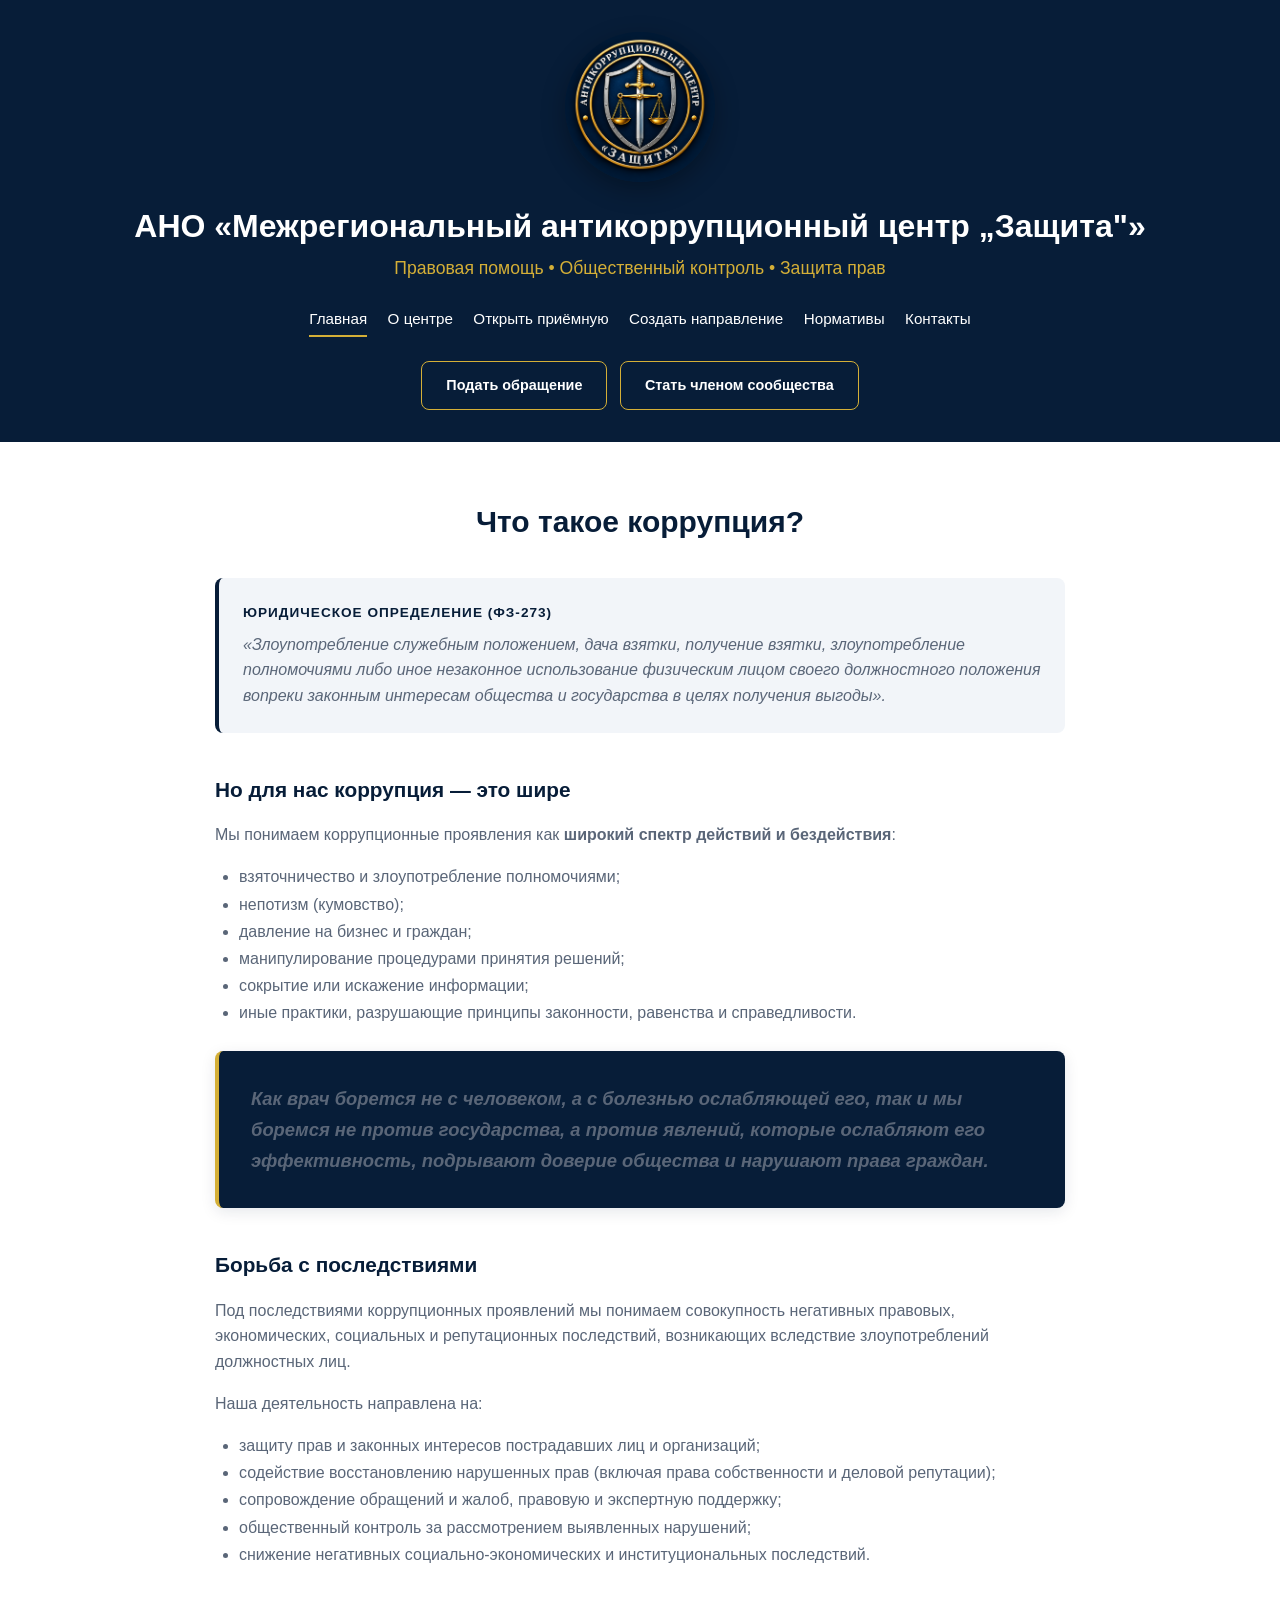
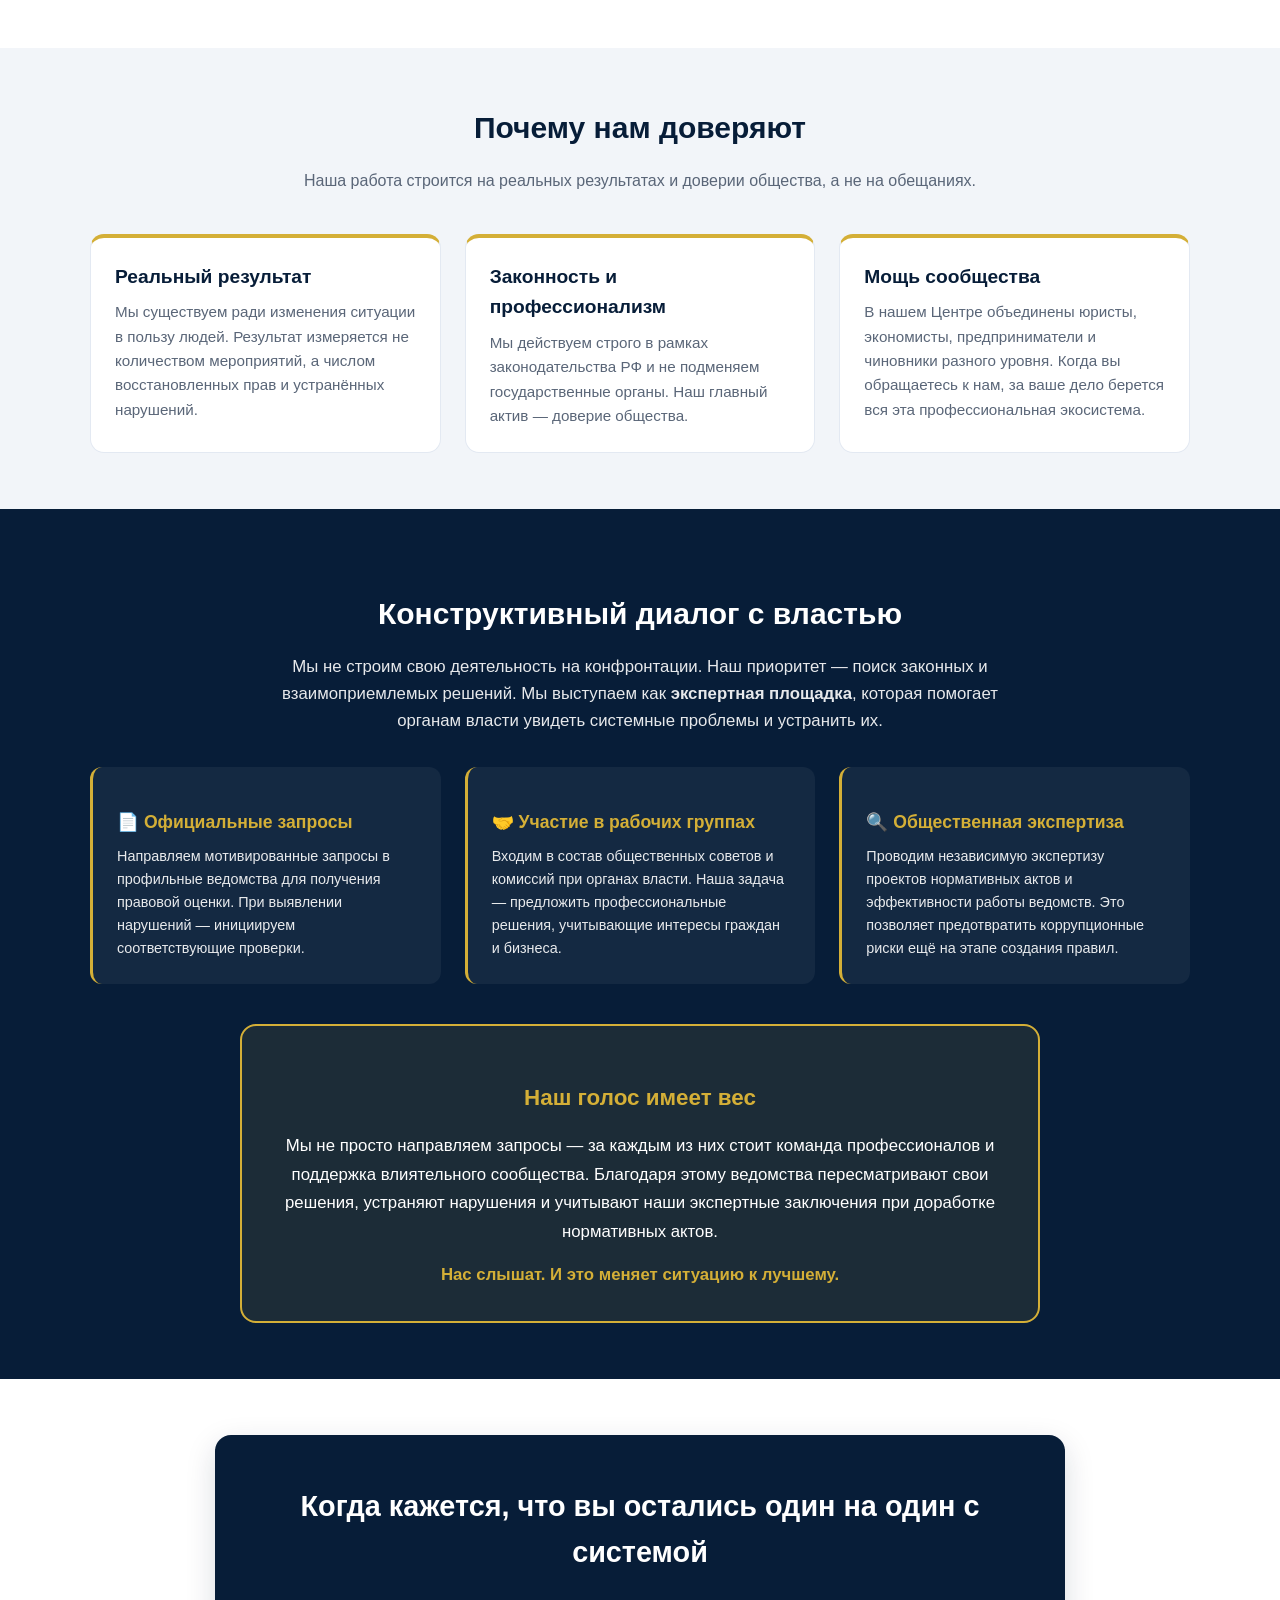
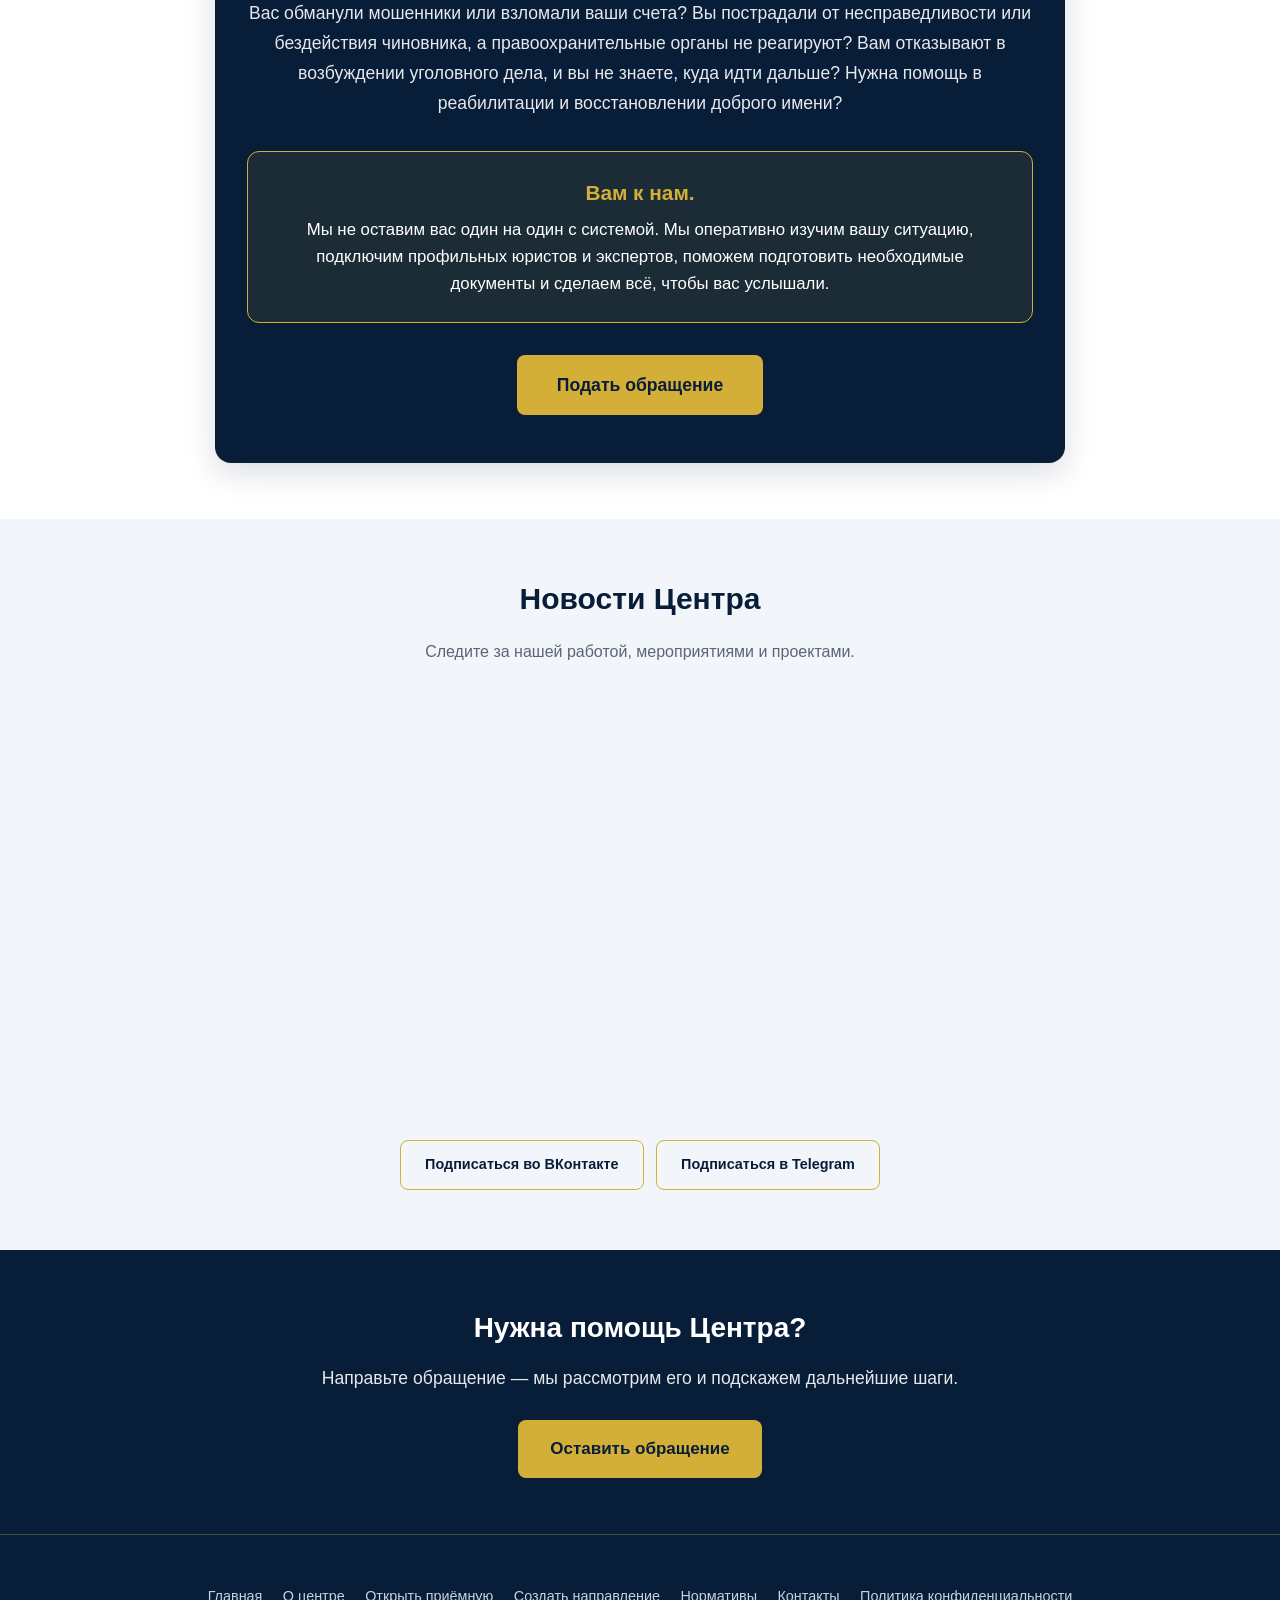
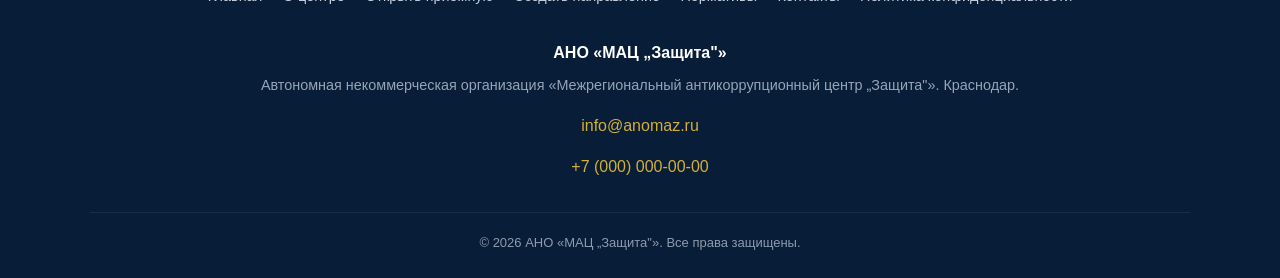
==== index.html @ 4d10589e "first commit" ====
<!DOCTYPE html>
<html lang="ru">
<head>
  <meta charset="UTF-8">
  <meta name="viewport" content="width=device-width, initial-scale=1.0">
  <title>Главная — АНО «МАЦ „Защита"»</title>
  <style>
    :root { --primary-dark: #071D38; --accent-gold: #D4AF37; --bg-light: #F2F5F9; --text-main: #263445; --text-muted: #5A6678; --white: #FFFFFF; --border-gray: #E3E9F2; }
    * { box-sizing: border-box; }
    body { margin: 0; font-family: Arial, sans-serif; color: var(--text-main); line-height: 1.6; background: var(--white); }
    
    /* ШАПКА */
    .site-header { background: var(--primary-dark); color: var(--white); padding: 2rem 1rem 1.5rem; text-align: center; }
    .site-header img { height: 150px; width: auto; display: inline-block; border-radius: 50%; box-shadow: 0 8px 24px rgba(0,0,0,0.3); }
    .site-title { font-size: 2rem; font-weight: bold; margin: 1rem 0 0.5rem; line-height: 1.25; }
    .site-subtitle { color: var(--accent-gold); font-size: 1.1rem; margin: 0; }
    
    /* МЕНЮ */
    .main-nav { background: var(--primary-dark); padding: 0 1rem 1.25rem; text-align: center; }
    .main-nav a { display: inline-block; color: var(--white); text-decoration: none; margin: 0 0.5rem; font-size: 0.95rem; padding-bottom: 4px; border-bottom: 2px solid transparent; transition: color 0.2s; }
    .main-nav a:hover { color: var(--accent-gold); }
    .main-nav a.active { border-bottom-color: var(--accent-gold); }
    
    /* КНОПКИ В ШАПКЕ */
    .cta-buttons { background: var(--primary-dark); padding: 0 1rem 1.75rem; text-align: center; }
    .cta-btn { display: inline-block; border: 1.5px solid var(--accent-gold); color: var(--white); padding: 0.75rem 1.5rem; border-radius: 0.5rem; text-decoration: none; font-weight: bold; font-size: 0.9rem; margin: 0.25rem; transition: all 0.2s; background: transparent; }
    .cta-btn:hover { background: var(--accent-gold); color: var(--primary-dark); }
    
    /* ОБЩИЕ СЕКЦИИ */
    .section { padding: 3.5rem 1rem; }
    .section-light { background: var(--bg-light); }
    .section-white { background: var(--white); }
    .section-dark { background: var(--primary-dark); color: var(--white); }
    .container { max-width: 1100px; margin: 0 auto; }
    .container-narrow { max-width: 850px; margin: 0 auto; }
    .section-title { color: var(--primary-dark); font-size: 1.875rem; margin: 0 0 1rem; text-align: center; }
    .section-subtitle { text-align: center; color: var(--text-muted); font-size: 1rem; margin: 0 0 2.5rem; max-width: 700px; margin-left: auto; margin-right: auto; }
    
    /* БЛОК 1: ЧТО ТАКОЕ КОРРУПЦИЯ */
    .law-box { background: var(--bg-light); border-left: 4px solid var(--primary-dark); padding: 1.5rem; border-radius: 0.5rem; margin-bottom: 2.5rem; text-align: left; }
    .law-label { font-size: 0.85rem; color: var(--primary-dark); font-weight: bold; margin-bottom: 0.5rem; text-transform: uppercase; letter-spacing: 1px; }
    .law-text { font-size: 1rem; color: var(--text-muted); margin: 0; font-style: italic; }
    
    .text-block-left { text-align: left; margin-bottom: 2.5rem; }
    .text-block-left h3 { color: var(--primary-dark); font-size: 1.3rem; margin-bottom: 1rem; }
    .text-block-left p { font-size: 1rem; color: var(--text-muted); margin-bottom: 1rem; }
    .text-block-left ul { font-size: 1rem; color: var(--text-muted); padding-left: 1.5rem; line-height: 1.7; margin-bottom: 1.5rem; }
    
    .manifest-quote { background: var(--primary-dark); color: var(--white); padding: 2rem; border-radius: 0.5rem; border-left: 4px solid var(--accent-gold); box-shadow: 0 4px 15px rgba(7,29,56,0.1); }
    .manifest-quote p { font-size: 1.15rem; font-weight: bold; margin: 0; line-height: 1.7; font-style: italic; }
    
    /* БЛОК 2: ДОВЕРИЕ */
    .grid-trust { display: grid; grid-template-columns: repeat(auto-fit, minmax(280px, 1fr)); gap: 1.5rem; margin-top: 2rem; }
    .trust-card { background: var(--white); border: 1px solid var(--border-gray); border-radius: 0.875rem; padding: 1.5rem; text-align: left; border-top: 4px solid var(--accent-gold); }
    .trust-card h3 { color: var(--primary-dark); font-size: 1.2rem; margin: 0 0 0.5rem; }
    .trust-card p { font-size: 0.95rem; color: var(--text-muted); margin: 0; }
    
    /* БЛОК 3: ДИАЛОГ С ВЛАСТЬЮ */
    .grid-guarantees { display: grid; grid-template-columns: repeat(auto-fit, minmax(250px, 1fr)); gap: 1.5rem; text-align: left; margin-top: 2rem; }
    .guarantee-card { background: rgba(255,255,255,0.05); padding: 1.5rem; border-radius: 0.75rem; border-left: 3px solid var(--accent-gold); }
    .guarantee-card h3 { color: var(--accent-gold); font-size: 1.1rem; margin-bottom: 0.5rem; }
    .guarantee-card p { font-size: 0.9rem; opacity: 0.9; margin: 0; }

    /* БЛОК 4: ВАМ К НАМ */
    .vam-k-nam-box { background: var(--primary-dark); color: var(--white); border-radius: 1rem; padding: 3rem 2rem; text-align: center; box-shadow: 0 10px 30px rgba(7,29,56,0.15); }
    .vam-k-nam-box h2 { color: var(--white); font-size: 1.8rem; margin-top: 0; margin-bottom: 1.5rem; }
    .vam-k-nam-questions { font-size: 1.1rem; opacity: 0.9; margin-bottom: 2rem; line-height: 1.7; }
    .vam-k-nam-answer { background: rgba(212, 175, 55, 0.1); border: 1px solid var(--accent-gold); border-radius: 0.75rem; padding: 1.5rem; margin-bottom: 2rem; }
    .vam-k-nam-answer strong { color: var(--accent-gold); font-size: 1.3rem; display: block; margin-bottom: 0.5rem; }
    .vam-k-nam-answer p { font-size: 1.05rem; margin: 0; }
    .btn-gold-big { display: inline-block; background: var(--accent-gold); color: var(--primary-dark); padding: 1rem 2.5rem; border-radius: 0.5rem; text-decoration: none; font-weight: bold; font-size: 1.1rem; transition: background 0.2s; }
    .btn-gold-big:hover { background: #e6c14a; }
    
    /* CTA ВНИЗУ */
    .hero-cta { background: var(--primary-dark); color: var(--white); padding: 3.5rem 1rem; text-align: center; }
    .hero-cta h2 { margin: 0 0 0.875rem; font-size: 1.75rem; }
    .hero-cta p { opacity: 0.9; max-width: 640px; margin: 0 auto 1.75rem; font-size: 1.1rem; }
    .big-btn { display: inline-block; background: var(--accent-gold); color: var(--primary-dark); padding: 0.9375rem 2rem; border-radius: 0.5rem; text-decoration: none; font-weight: bold; font-size: 1.0625rem; transition: background 0.2s; }
    .big-btn:hover { background: #e6c14a; }
    
    /* ПОДВАЛ */
    .site-footer { background: var(--primary-dark); color: #C7D2E0; padding: 3rem 1rem 1.5rem; border-top: 1px solid rgba(212, 175, 55, 0.3); }
    .footer-nav { text-align: center; margin-bottom: 2rem; }
    .footer-nav a { color: #C7D2E0; text-decoration: none; font-size: 0.9rem; margin: 0 0.5rem; transition: color 0.2s; }
    .footer-nav a:hover { color: var(--accent-gold); }
    .contact-info { text-align: center; }
    .org-name { font-weight: bold; font-size: 1rem; color: var(--white); margin-bottom: 0.5rem; }
    .contact-info a { color: var(--accent-gold); text-decoration: none; }
    .copyright { border-top: 1px solid rgba(255,255,255,0.1); padding-top: 1.25rem; margin-top: 2rem; font-size: 0.8125rem; opacity: 0.7; text-align: center; }
    
    @media (max-width: 768px) {
      .site-header img { height: 110px; }
      .site-title { font-size: 1.5rem; }
      .main-nav a { margin: 0 0.4rem; font-size: 0.85rem; }
    }
  </style>
</head>
<body>

  <header class="site-header">
    <img src="logo.png" alt="Логотип АНО «МАЦ „Защита"»">
    <div class="site-title">АНО «Межрегиональный антикоррупционный центр „Защита"»</div>
    <div class="site-subtitle">Правовая помощь • Общественный контроль • Защита прав</div>
  </header>

  <nav class="main-nav">
    <a href="index.html" class="active">Главная</a>
    <a href="o-centre.html">О центре</a>
    <a href="otkryt-priemnuyu.html">Открыть приёмную</a>
    <a href="sozdat-napravlenie.html">Создать направление</a>
    <a href="normativy.html">Нормативы</a>
    <a href="kontakty.html">Контакты</a>
  </nav>

  <div class="cta-buttons">
    <a href="obrashchenie.html" class="cta-btn">Подать обращение</a>
    <a href="soobshchestvo.html" class="cta-btn">Стать членом сообщества</a>
  </div>

  <!-- БЛОК 1: ЧТО ТАКОЕ КОРРУПЦИЯ -->
  <section class="section section-white">
    <div class="container-narrow">
      <h2 class="section-title" style="margin-bottom: 2rem;">Что такое коррупция?</h2>
      <div class="law-box">
        <div class="law-label">Юридическое определение (ФЗ-273)</div>
        <p class="law-text">«Злоупотребление служебным положением, дача взятки, получение взятки, злоупотребление полномочиями либо иное незаконное использование физическим лицом своего должностного положения вопреки законным интересам общества и государства в целях получения выгоды».</p>
      </div>

      <div class="text-block-left">
        <h3>Но для нас коррупция — это шире</h3>
        <p>Мы понимаем коррупционные проявления как <strong>широкий спектр действий и бездействия</strong>:</p>
        <ul>
          <li>взяточничество и злоупотребление полномочиями;</li>
          <li>непотизм (кумовство);</li>
          <li>давление на бизнес и граждан;</li>
          <li>манипулирование процедурами принятия решений;</li>
          <li>сокрытие или искажение информации;</li>
          <li>иные практики, разрушающие принципы законности, равенства и справедливости.</li>
        </ul>
        
        <div class="manifest-quote">
           <p>Как врач борется не с человеком, а с болезнью ослабляющей его, так и мы боремся не против государства, а против явлений, которые ослабляют его эффективность, подрывают доверие общества и нарушают права граждан.</p>
        </div>
      </div>

      <div class="text-block-left" style="margin-bottom: 0;">
        <h3>Борьба с последствиями</h3>
        <p>Под последствиями коррупционных проявлений мы понимаем совокупность негативных правовых, экономических, социальных и репутационных последствий, возникающих вследствие злоупотреблений должностных лиц.</p>
        <p>Наша деятельность направлена на:</p>
        <ul>
          <li>защиту прав и законных интересов пострадавших лиц и организаций;</li>
          <li>содействие восстановлению нарушенных прав (включая права собственности и деловой репутации);</li>
          <li>сопровождение обращений и жалоб, правовую и экспертную поддержку;</li>
          <li>общественный контроль за рассмотрением выявленных нарушений;</li>
          <li>снижение негативных социально-экономических и институциональных последствий.</li>
        </ul>
      </div>
    </div>
  </section>

  <!-- БЛОК 2: ПОЧЕМУ НАМ ДОВЕРЯЮТ -->
  <section class="section section-light">
    <div class="container">
      <h2 class="section-title">Почему нам доверяют</h2>
      <p class="section-subtitle">Наша работа строится на реальных результатах и доверии общества, а не на обещаниях.</p>
      <div class="grid-trust">
        <div class="trust-card">
          <h3>Реальный результат</h3>
          <p>Мы существуем ради изменения ситуации в пользу людей. Результат измеряется не количеством мероприятий, а числом восстановленных прав и устранённых нарушений.</p>
        </div>
        <div class="trust-card">
          <h3>Законность и профессионализм</h3>
          <p>Мы действуем строго в рамках законодательства РФ и не подменяем государственные органы. Наш главный актив — доверие общества.</p>
        </div>
        <div class="trust-card">
          <h3>Мощь сообщества</h3>
          <p>В нашем Центре объединены юристы, экономисты, предприниматели и чиновники разного уровня. Когда вы обращаетесь к нам, за ваше дело берется вся эта профессиональная экосистема.</p>
        </div>
      </div>
    </div>
  </section>

  <!-- БЛОК 3: КОНСТРУКТИВНЫЙ ДИАЛОГ С ВЛАСТЬЮ -->
  <section class="section section-dark">
    <div class="container" style="text-align: center;">
      <h2 style="font-size: 1.875rem; margin-bottom: 1rem; color: var(--white);">Конструктивный диалог с властью</h2>
      <p style="opacity: 0.9; max-width: 750px; margin: 0 auto 2rem; font-size: 1.05rem; color: var(--white);">
        Мы не строим свою деятельность на конфронтации. Наш приоритет — поиск законных и взаимоприемлемых решений. Мы выступаем как <strong>экспертная площадка</strong>, которая помогает органам власти увидеть системные проблемы и устранить их.
      </p>
      
      <div class="grid-guarantees">
        <div class="guarantee-card">
          <h3>📄 Официальные запросы</h3>
          <p>Направляем мотивированные запросы в профильные ведомства для получения правовой оценки. При выявлении нарушений — инициируем соответствующие проверки.</p>
        </div>
        <div class="guarantee-card">
          <h3>🤝 Участие в рабочих группах</h3>
          <p>Входим в состав общественных советов и комиссий при органах власти. Наша задача — предложить профессиональные решения, учитывающие интересы граждан и бизнеса.</p>
        </div>
        <div class="guarantee-card">
          <h3>🔍 Общественная экспертиза</h3>
          <p>Проводим независимую экспертизу проектов нормативных актов и эффективности работы ведомств. Это позволяет предотвратить коррупционные риски ещё на этапе создания правил.</p>
        </div>
      </div>

      <div style="background: rgba(212, 175, 55, 0.1); border: 2px solid var(--accent-gold); border-radius: 1rem; padding: 2rem; margin-top: 2.5rem; max-width: 800px; margin-left: auto; margin-right: auto;">
        <h3 style="color: var(--accent-gold); font-size: 1.4rem; margin-bottom: 1rem;">Наш голос имеет вес</h3>
        <p style="font-size: 1.05rem; color: var(--white); line-height: 1.7; margin: 0;">
          Мы не просто направляем запросы — за каждым из них стоит команда профессионалов и поддержка влиятельного сообщества. Благодаря этому ведомства пересматривают свои решения, устраняют нарушения и учитывают наши экспертные заключения при доработке нормативных актов.
        </p>
        <p style="font-size: 1.05rem; color: var(--accent-gold); font-weight: bold; margin-top: 1rem; margin-bottom: 0;">
          Нас слышат. И это меняет ситуацию к лучшему.
        </p>
      </div>
    </div>
  </section>

  <!-- БЛОК 4: ВАМ К НАМ -->
  <section class="section section-white">
    <div class="container-narrow">
      <div class="vam-k-nam-box">
        <h2>Когда кажется, что вы остались один на один с системой</h2>
        
        <p class="vam-k-nam-questions">
          Вас обманули мошенники или взломали ваши счета? Вы пострадали от несправедливости или бездействия чиновника, а правоохранительные органы не реагируют? Вам отказывают в возбуждении уголовного дела, и вы не знаете, куда идти дальше? Нужна помощь в реабилитации и восстановлении доброго имени?
        </p>
        
        <div class="vam-k-nam-answer">
          <strong>Вам к нам.</strong>
          <p>Мы не оставим вас один на один с системой. Мы оперативно изучим вашу ситуацию, подключим профильных юристов и экспертов, поможем подготовить необходимые документы и сделаем всё, чтобы вас услышали.</p>
        </div>
        
        <a href="obrashchenie.html" class="btn-gold-big">Подать обращение</a>
      </div>
    </div>
  </section>

  <!-- БЛОК 5: НОВОСТИ -->
  <section class="section section-light">
    <div class="container">
      <h2 class="section-title">Новости Центра</h2>
      <p class="section-subtitle">Следите за нашей работой, мероприятиями и проектами.</p>
      <div id="vk_groups" style="text-align:center; min-height:400px;"></div>
      <div style="text-align:center; margin-top:2rem;">
        <a href="https://vk.com/ВАШЕ_СООБЩЕСТВО" target="_blank" class="cta-btn" style="color:var(--primary-dark);">Подписаться во ВКонтакте</a>
        <a href="https://t.me/ВАШ_КАНАЛ" target="_blank" class="cta-btn" style="color:var(--primary-dark);">Подписаться в Telegram</a>
      </div>
    </div>
  </section>

  <!-- БЛОК 6: CTA ВНИЗУ -->
  <div class="hero-cta">
    <h2>Нужна помощь Центра?</h2>
    <p>Направьте обращение — мы рассмотрим его и подскажем дальнейшие шаги.</p>
    <a href="obrashchenie.html" class="big-btn">Оставить обращение</a>
  </div>

  <footer class="site-footer">
    <div class="container">
      <div class="footer-nav">
        <a href="index.html">Главная</a>
        <a href="o-centre.html">О центре</a>
        <a href="otkryt-priemnuyu.html">Открыть приёмную</a>
        <a href="sozdat-napravlenie.html">Создать направление</a>
        <a href="normativy.html">Нормативы</a>
        <a href="kontakty.html">Контакты</a>
        <a href="politika.html">Политика конфиденциальности</a>
      </div>
      <div class="contact-info">
        <div class="org-name">АНО «МАЦ „Защита"»</div>
        <p style="font-size:0.9rem; opacity:0.75; margin:0 0 0.75rem;">Автономная некоммерческая организация «Межрегиональный антикоррупционный центр „Защита"». Краснодар.</p>
        <p><a href="mailto:info@anomaz.ru">info@anomaz.ru</a></p>
        <p><a href="tel:+70000000000">+7 (000) 000-00-00</a></p>
      </div>
      <div class="copyright">© 2026 АНО «МАЦ „Защита"». Все права защищены.</div>
    </div>
  </footer>

  <script type="text/javascript" src="https://vk.com/js/api/openapi.js?169"></script>
  <script type="text/javascript">
    VK.Widgets.Group("vk_groups", { mode: 4, wide: 1, height: "600", color1: "FFFFFF", color2: "071D38", color3: "D4AF37" }, ВАШ_ID_СООБЩЕСТВА);
  </script>

</body>
</html>
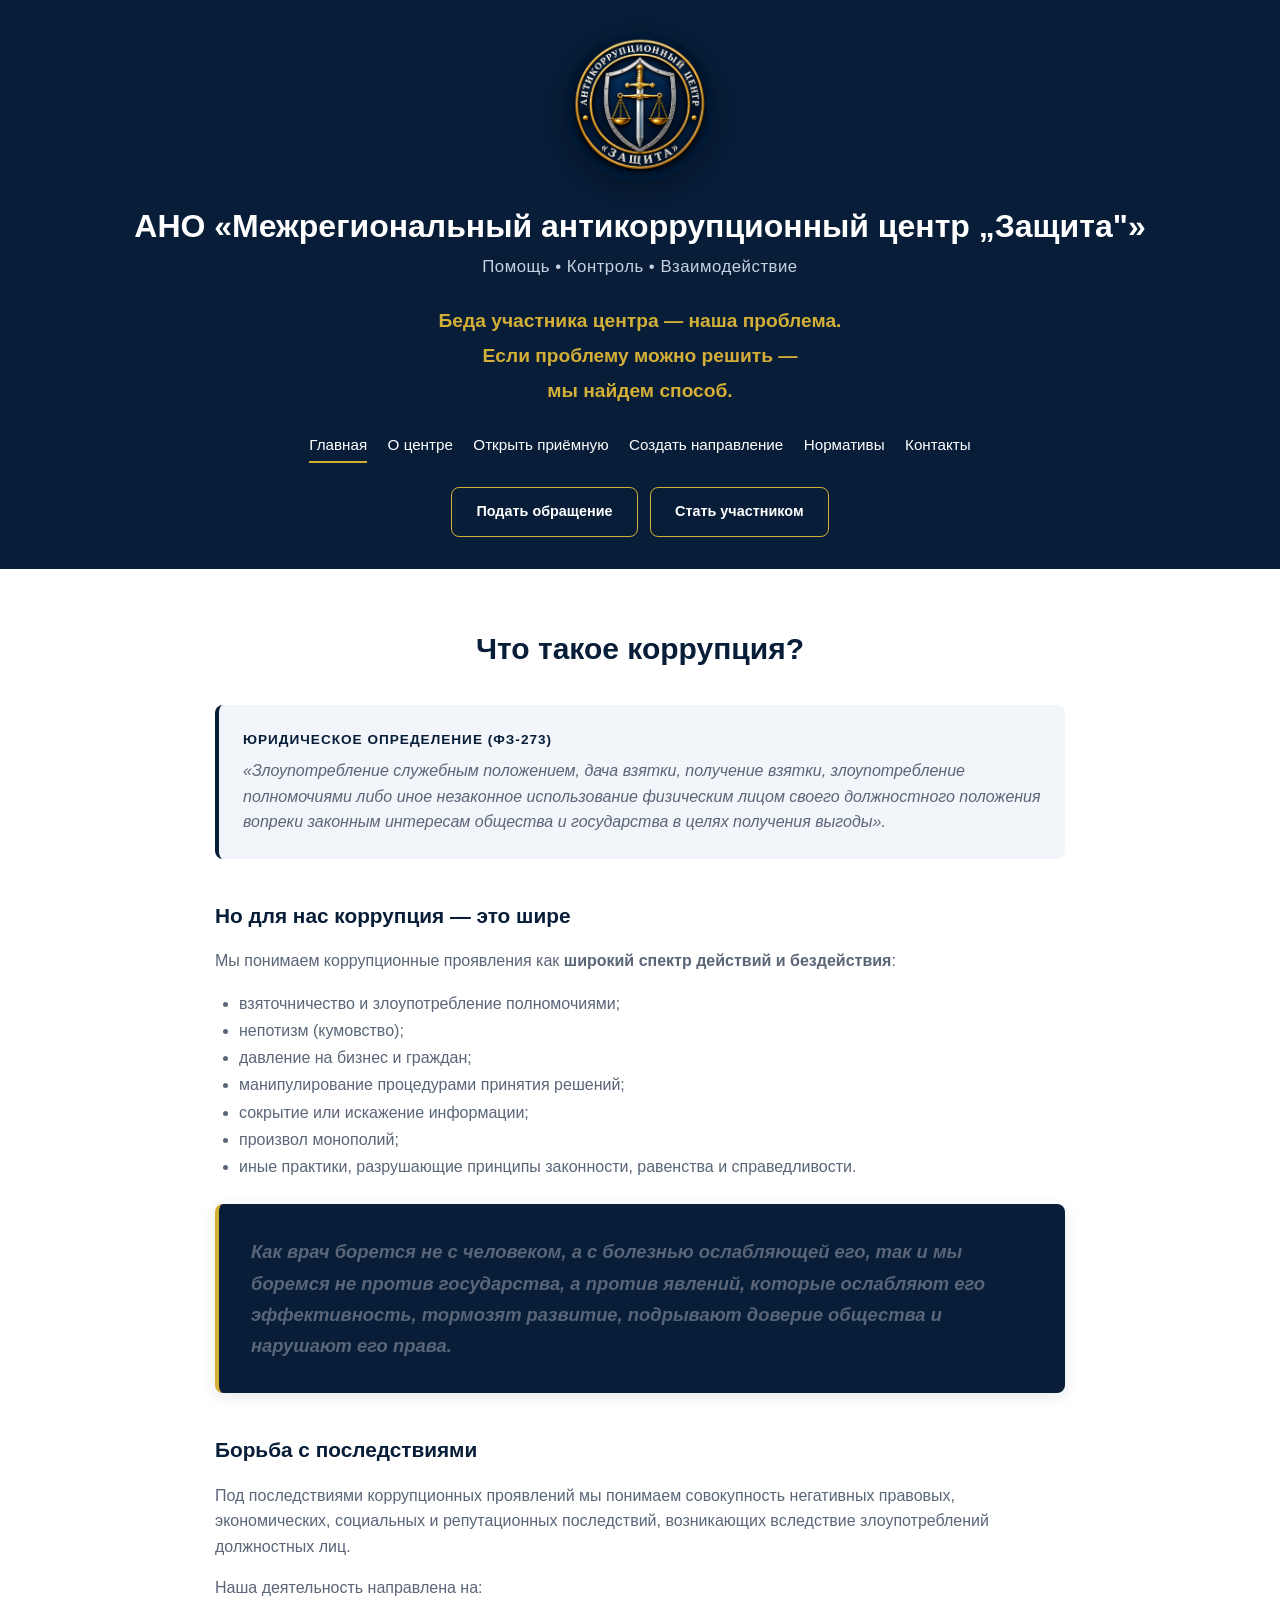
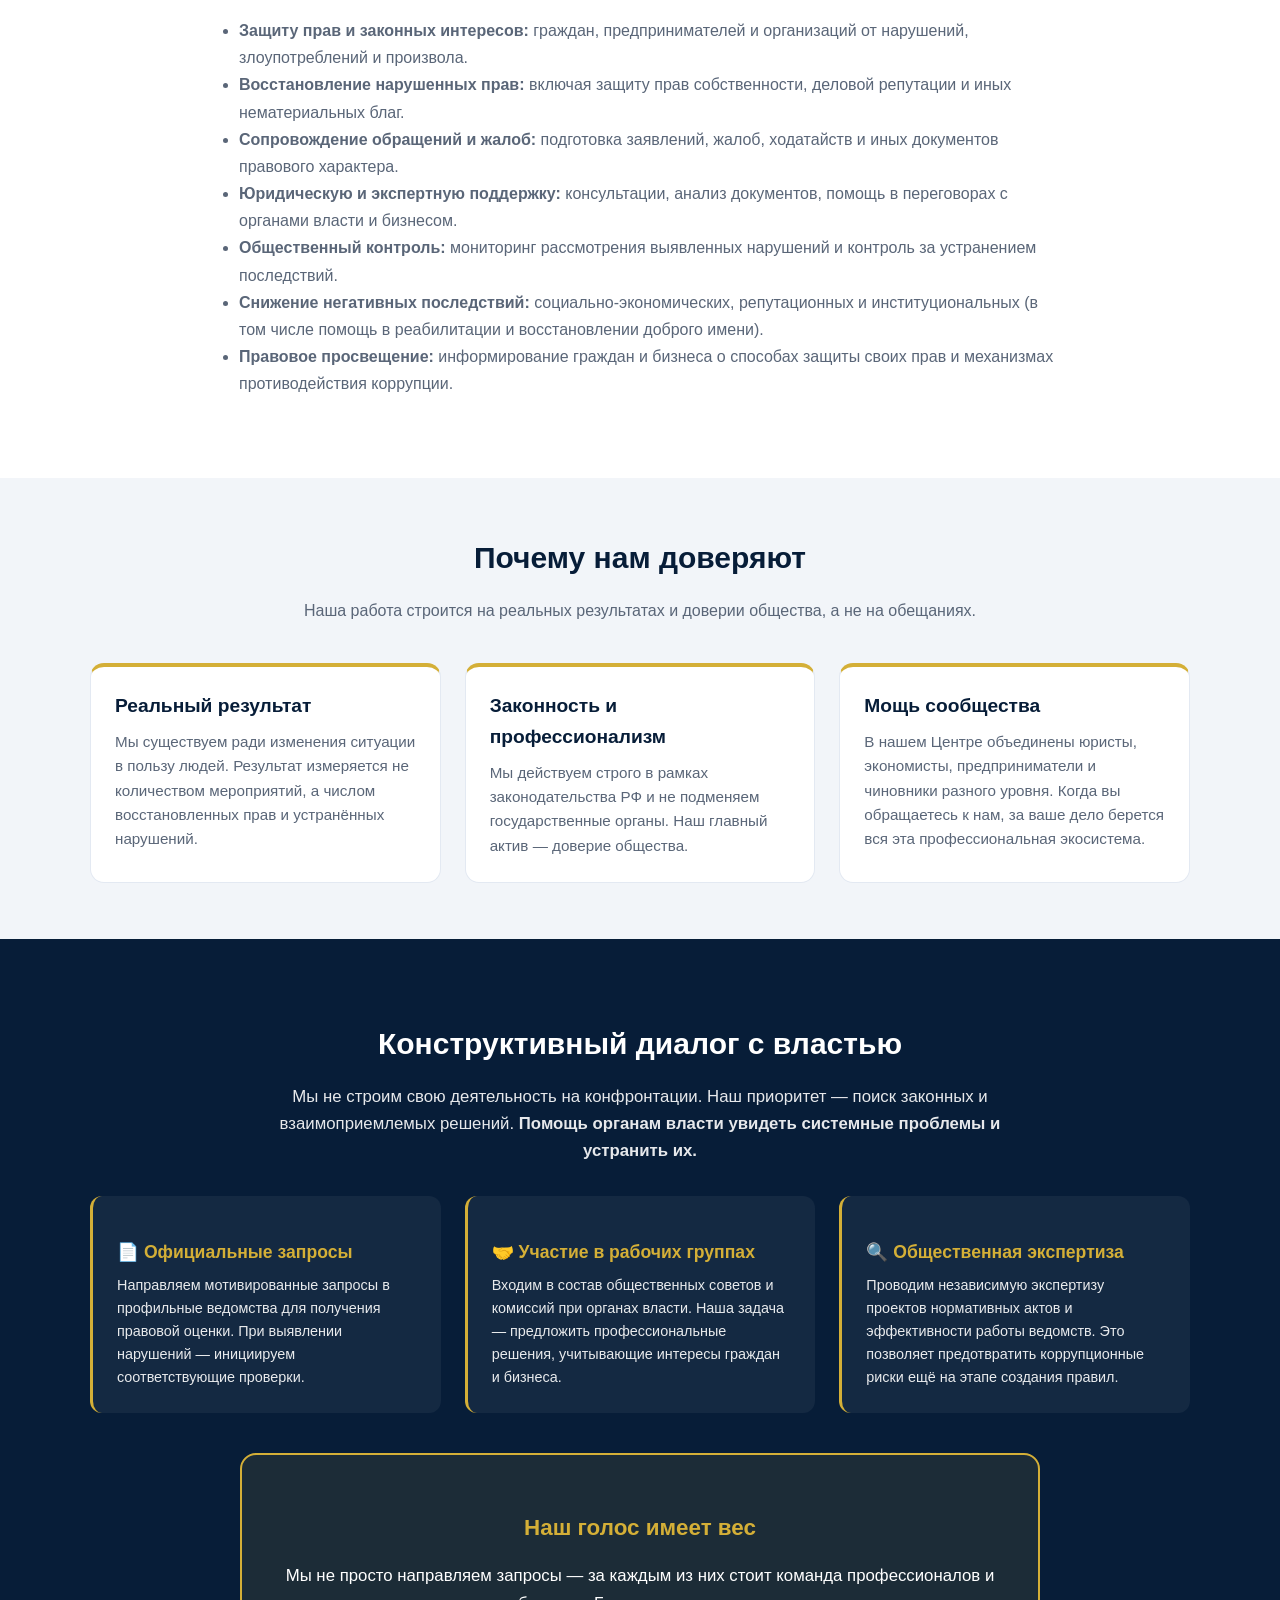
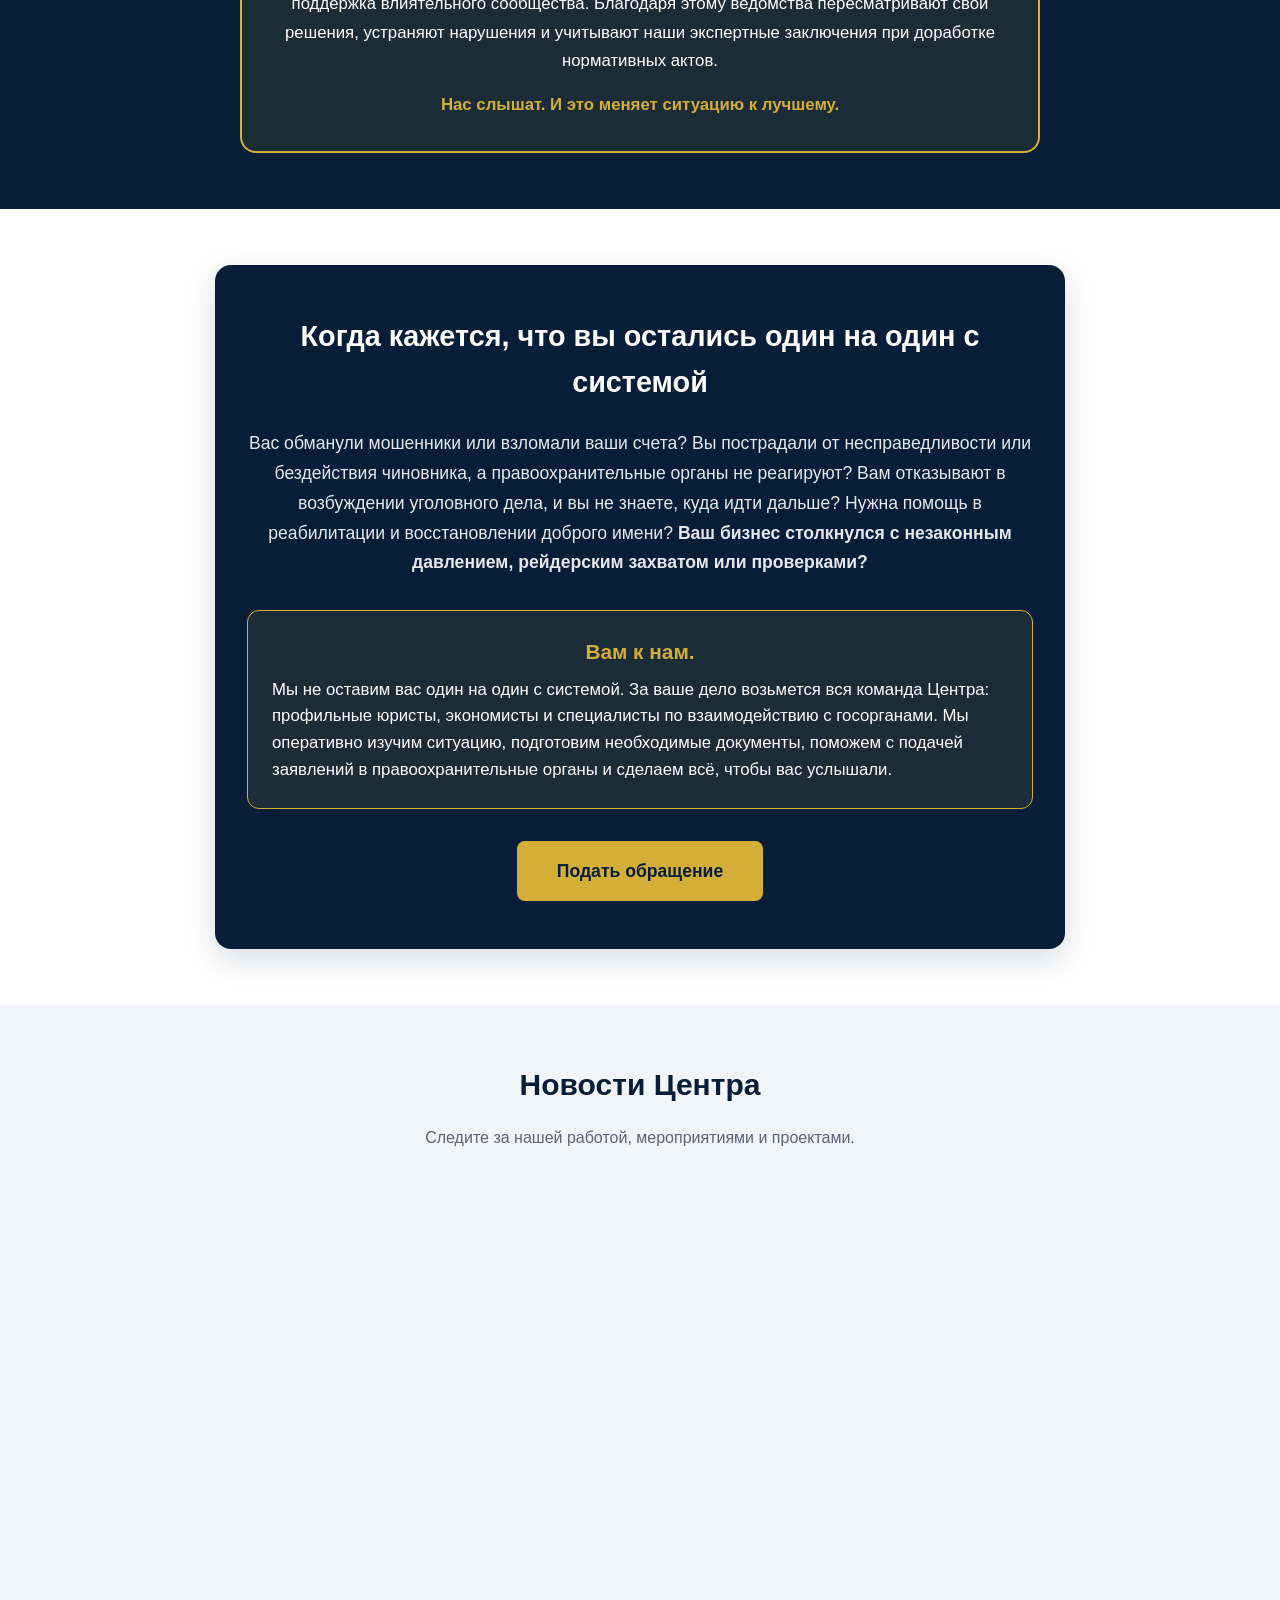
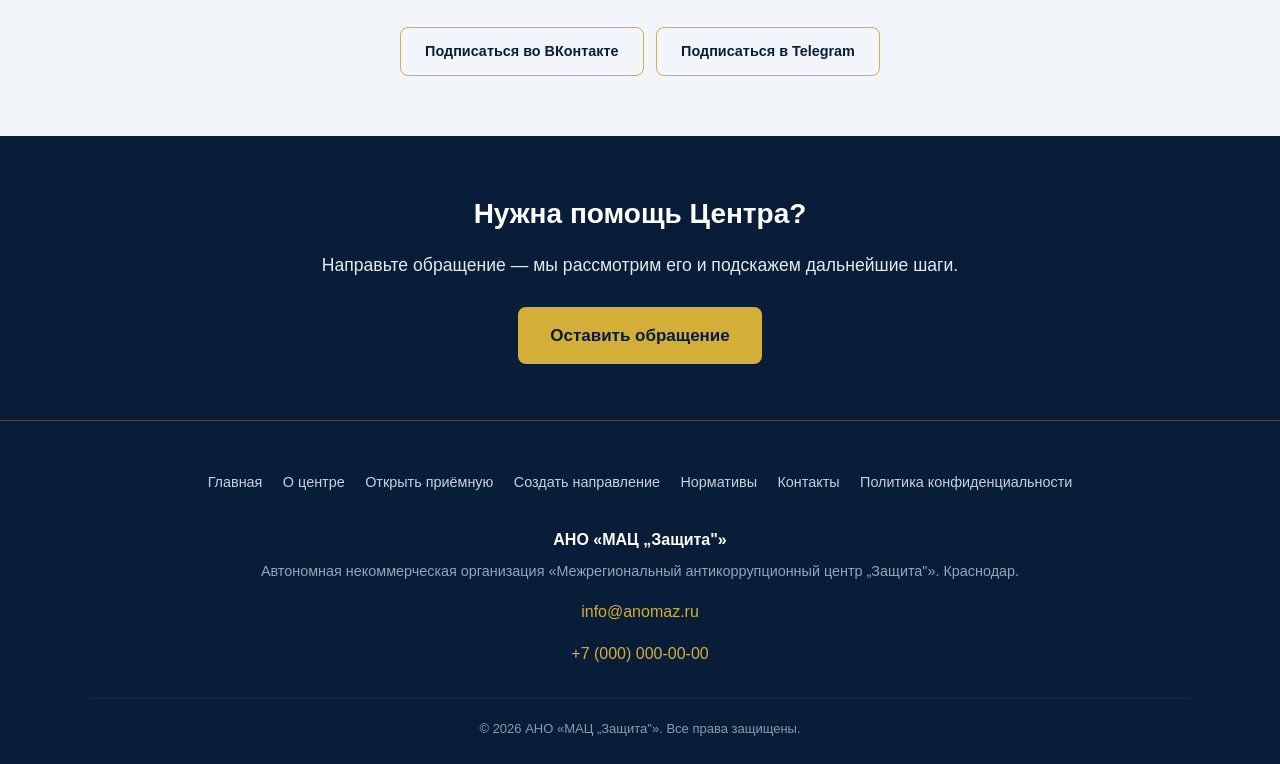
==== commit f3a68a27: "обновление сайта" ====
--- a/index.html
+++ b/index.html
@@ -4,120 +4,11 @@
   <meta charset="UTF-8">
   <meta name="viewport" content="width=device-width, initial-scale=1.0">
   <title>Главная — АНО «МАЦ „Защита"»</title>
-  <style>
-    :root { --primary-dark: #071D38; --accent-gold: #D4AF37; --bg-light: #F2F5F9; --text-main: #263445; --text-muted: #5A6678; --white: #FFFFFF; --border-gray: #E3E9F2; }
-    * { box-sizing: border-box; }
-    body { margin: 0; font-family: Arial, sans-serif; color: var(--text-main); line-height: 1.6; background: var(--white); }
-    
-    /* ШАПКА */
-    .site-header { background: var(--primary-dark); color: var(--white); padding: 2rem 1rem 1.5rem; text-align: center; }
-    .site-header img { height: 150px; width: auto; display: inline-block; border-radius: 50%; box-shadow: 0 8px 24px rgba(0,0,0,0.3); }
-    .site-title { font-size: 2rem; font-weight: bold; margin: 1rem 0 0.5rem; line-height: 1.25; }
-    .site-subtitle { color: var(--accent-gold); font-size: 1.1rem; margin: 0; }
-    
-    /* МЕНЮ */
-    .main-nav { background: var(--primary-dark); padding: 0 1rem 1.25rem; text-align: center; }
-    .main-nav a { display: inline-block; color: var(--white); text-decoration: none; margin: 0 0.5rem; font-size: 0.95rem; padding-bottom: 4px; border-bottom: 2px solid transparent; transition: color 0.2s; }
-    .main-nav a:hover { color: var(--accent-gold); }
-    .main-nav a.active { border-bottom-color: var(--accent-gold); }
-    
-    /* КНОПКИ В ШАПКЕ */
-    .cta-buttons { background: var(--primary-dark); padding: 0 1rem 1.75rem; text-align: center; }
-    .cta-btn { display: inline-block; border: 1.5px solid var(--accent-gold); color: var(--white); padding: 0.75rem 1.5rem; border-radius: 0.5rem; text-decoration: none; font-weight: bold; font-size: 0.9rem; margin: 0.25rem; transition: all 0.2s; background: transparent; }
-    .cta-btn:hover { background: var(--accent-gold); color: var(--primary-dark); }
-    
-    /* ОБЩИЕ СЕКЦИИ */
-    .section { padding: 3.5rem 1rem; }
-    .section-light { background: var(--bg-light); }
-    .section-white { background: var(--white); }
-    .section-dark { background: var(--primary-dark); color: var(--white); }
-    .container { max-width: 1100px; margin: 0 auto; }
-    .container-narrow { max-width: 850px; margin: 0 auto; }
-    .section-title { color: var(--primary-dark); font-size: 1.875rem; margin: 0 0 1rem; text-align: center; }
-    .section-subtitle { text-align: center; color: var(--text-muted); font-size: 1rem; margin: 0 0 2.5rem; max-width: 700px; margin-left: auto; margin-right: auto; }
-    
-    /* БЛОК 1: ЧТО ТАКОЕ КОРРУПЦИЯ */
-    .law-box { background: var(--bg-light); border-left: 4px solid var(--primary-dark); padding: 1.5rem; border-radius: 0.5rem; margin-bottom: 2.5rem; text-align: left; }
-    .law-label { font-size: 0.85rem; color: var(--primary-dark); font-weight: bold; margin-bottom: 0.5rem; text-transform: uppercase; letter-spacing: 1px; }
-    .law-text { font-size: 1rem; color: var(--text-muted); margin: 0; font-style: italic; }
-    
-    .text-block-left { text-align: left; margin-bottom: 2.5rem; }
-    .text-block-left h3 { color: var(--primary-dark); font-size: 1.3rem; margin-bottom: 1rem; }
-    .text-block-left p { font-size: 1rem; color: var(--text-muted); margin-bottom: 1rem; }
-    .text-block-left ul { font-size: 1rem; color: var(--text-muted); padding-left: 1.5rem; line-height: 1.7; margin-bottom: 1.5rem; }
-    
-    .manifest-quote { background: var(--primary-dark); color: var(--white); padding: 2rem; border-radius: 0.5rem; border-left: 4px solid var(--accent-gold); box-shadow: 0 4px 15px rgba(7,29,56,0.1); }
-    .manifest-quote p { font-size: 1.15rem; font-weight: bold; margin: 0; line-height: 1.7; font-style: italic; }
-    
-    /* БЛОК 2: ДОВЕРИЕ */
-    .grid-trust { display: grid; grid-template-columns: repeat(auto-fit, minmax(280px, 1fr)); gap: 1.5rem; margin-top: 2rem; }
-    .trust-card { background: var(--white); border: 1px solid var(--border-gray); border-radius: 0.875rem; padding: 1.5rem; text-align: left; border-top: 4px solid var(--accent-gold); }
-    .trust-card h3 { color: var(--primary-dark); font-size: 1.2rem; margin: 0 0 0.5rem; }
-    .trust-card p { font-size: 0.95rem; color: var(--text-muted); margin: 0; }
-    
-    /* БЛОК 3: ДИАЛОГ С ВЛАСТЬЮ */
-    .grid-guarantees { display: grid; grid-template-columns: repeat(auto-fit, minmax(250px, 1fr)); gap: 1.5rem; text-align: left; margin-top: 2rem; }
-    .guarantee-card { background: rgba(255,255,255,0.05); padding: 1.5rem; border-radius: 0.75rem; border-left: 3px solid var(--accent-gold); }
-    .guarantee-card h3 { color: var(--accent-gold); font-size: 1.1rem; margin-bottom: 0.5rem; }
-    .guarantee-card p { font-size: 0.9rem; opacity: 0.9; margin: 0; }
-
-    /* БЛОК 4: ВАМ К НАМ */
-    .vam-k-nam-box { background: var(--primary-dark); color: var(--white); border-radius: 1rem; padding: 3rem 2rem; text-align: center; box-shadow: 0 10px 30px rgba(7,29,56,0.15); }
-    .vam-k-nam-box h2 { color: var(--white); font-size: 1.8rem; margin-top: 0; margin-bottom: 1.5rem; }
-    .vam-k-nam-questions { font-size: 1.1rem; opacity: 0.9; margin-bottom: 2rem; line-height: 1.7; }
-    .vam-k-nam-answer { background: rgba(212, 175, 55, 0.1); border: 1px solid var(--accent-gold); border-radius: 0.75rem; padding: 1.5rem; margin-bottom: 2rem; }
-    .vam-k-nam-answer strong { color: var(--accent-gold); font-size: 1.3rem; display: block; margin-bottom: 0.5rem; }
-    .vam-k-nam-answer p { font-size: 1.05rem; margin: 0; }
-    .btn-gold-big { display: inline-block; background: var(--accent-gold); color: var(--primary-dark); padding: 1rem 2.5rem; border-radius: 0.5rem; text-decoration: none; font-weight: bold; font-size: 1.1rem; transition: background 0.2s; }
-    .btn-gold-big:hover { background: #e6c14a; }
-    
-    /* CTA ВНИЗУ */
-    .hero-cta { background: var(--primary-dark); color: var(--white); padding: 3.5rem 1rem; text-align: center; }
-    .hero-cta h2 { margin: 0 0 0.875rem; font-size: 1.75rem; }
-    .hero-cta p { opacity: 0.9; max-width: 640px; margin: 0 auto 1.75rem; font-size: 1.1rem; }
-    .big-btn { display: inline-block; background: var(--accent-gold); color: var(--primary-dark); padding: 0.9375rem 2rem; border-radius: 0.5rem; text-decoration: none; font-weight: bold; font-size: 1.0625rem; transition: background 0.2s; }
-    .big-btn:hover { background: #e6c14a; }
-    
-    /* ПОДВАЛ */
-    .site-footer { background: var(--primary-dark); color: #C7D2E0; padding: 3rem 1rem 1.5rem; border-top: 1px solid rgba(212, 175, 55, 0.3); }
-    .footer-nav { text-align: center; margin-bottom: 2rem; }
-    .footer-nav a { color: #C7D2E0; text-decoration: none; font-size: 0.9rem; margin: 0 0.5rem; transition: color 0.2s; }
-    .footer-nav a:hover { color: var(--accent-gold); }
-    .contact-info { text-align: center; }
-    .org-name { font-weight: bold; font-size: 1rem; color: var(--white); margin-bottom: 0.5rem; }
-    .contact-info a { color: var(--accent-gold); text-decoration: none; }
-    .copyright { border-top: 1px solid rgba(255,255,255,0.1); padding-top: 1.25rem; margin-top: 2rem; font-size: 0.8125rem; opacity: 0.7; text-align: center; }
-    
-    @media (max-width: 768px) {
-      .site-header img { height: 110px; }
-      .site-title { font-size: 1.5rem; }
-      .main-nav a { margin: 0 0.4rem; font-size: 0.85rem; }
-    }
-  </style>
+  <link rel="stylesheet" href="style.css">
 </head>
 <body>
+  <div id="header-container"></div>
 
-  <header class="site-header">
-    <img src="logo.png" alt="Логотип АНО «МАЦ „Защита"»">
-    <div class="site-title">АНО «Межрегиональный антикоррупционный центр „Защита"»</div>
-    <div class="site-subtitle">Правовая помощь • Общественный контроль • Защита прав</div>
-  </header>
-
-  <nav class="main-nav">
-    <a href="index.html" class="active">Главная</a>
-    <a href="o-centre.html">О центре</a>
-    <a href="otkryt-priemnuyu.html">Открыть приёмную</a>
-    <a href="sozdat-napravlenie.html">Создать направление</a>
-    <a href="normativy.html">Нормативы</a>
-    <a href="kontakty.html">Контакты</a>
-  </nav>
-
-  <div class="cta-buttons">
-    <a href="obrashchenie.html" class="cta-btn">Подать обращение</a>
-    <a href="soobshchestvo.html" class="cta-btn">Стать членом сообщества</a>
-  </div>
-
-  <!-- БЛОК 1: ЧТО ТАКОЕ КОРРУПЦИЯ -->
   <section class="section section-white">
     <div class="container-narrow">
       <h2 class="section-title" style="margin-bottom: 2rem;">Что такое коррупция?</h2>
@@ -125,7 +16,6 @@
         <div class="law-label">Юридическое определение (ФЗ-273)</div>
         <p class="law-text">«Злоупотребление служебным положением, дача взятки, получение взятки, злоупотребление полномочиями либо иное незаконное использование физическим лицом своего должностного положения вопреки законным интересам общества и государства в целях получения выгоды».</p>
       </div>
-
       <div class="text-block-left">
         <h3>Но для нас коррупция — это шире</h3>
         <p>Мы понимаем коррупционные проявления как <strong>широкий спектр действий и бездействия</strong>:</p>
@@ -135,30 +25,30 @@
           <li>давление на бизнес и граждан;</li>
           <li>манипулирование процедурами принятия решений;</li>
           <li>сокрытие или искажение информации;</li>
+          <li>произвол монополий;</li>
           <li>иные практики, разрушающие принципы законности, равенства и справедливости.</li>
         </ul>
-        
         <div class="manifest-quote">
-           <p>Как врач борется не с человеком, а с болезнью ослабляющей его, так и мы боремся не против государства, а против явлений, которые ослабляют его эффективность, подрывают доверие общества и нарушают права граждан.</p>
+           <p>Как врач борется не с человеком, а с болезнью ослабляющей его, так и мы боремся не против государства, а против явлений, которые ослабляют его эффективность, тормозят развитие, подрывают доверие общества и нарушают его права.</p>
         </div>
       </div>
-
       <div class="text-block-left" style="margin-bottom: 0;">
         <h3>Борьба с последствиями</h3>
         <p>Под последствиями коррупционных проявлений мы понимаем совокупность негативных правовых, экономических, социальных и репутационных последствий, возникающих вследствие злоупотреблений должностных лиц.</p>
         <p>Наша деятельность направлена на:</p>
         <ul>
-          <li>защиту прав и законных интересов пострадавших лиц и организаций;</li>
-          <li>содействие восстановлению нарушенных прав (включая права собственности и деловой репутации);</li>
-          <li>сопровождение обращений и жалоб, правовую и экспертную поддержку;</li>
-          <li>общественный контроль за рассмотрением выявленных нарушений;</li>
-          <li>снижение негативных социально-экономических и институциональных последствий.</li>
+          <li><strong>Защиту прав и законных интересов:</strong> граждан, предпринимателей и организаций от нарушений, злоупотреблений и произвола.</li>
+          <li><strong>Восстановление нарушенных прав:</strong> включая защиту прав собственности, деловой репутации и иных нематериальных благ.</li>
+          <li><strong>Сопровождение обращений и жалоб:</strong> подготовка заявлений, жалоб, ходатайств и иных документов правового характера.</li>
+          <li><strong>Юридическую и экспертную поддержку:</strong> консультации, анализ документов, помощь в переговорах с органами власти и бизнесом.</li>
+          <li><strong>Общественный контроль:</strong> мониторинг рассмотрения выявленных нарушений и контроль за устранением последствий.</li>
+          <li><strong>Снижение негативных последствий:</strong> социально-экономических, репутационных и институциональных (в том числе помощь в реабилитации и восстановлении доброго имени).</li>
+          <li><strong>Правовое просвещение:</strong> информирование граждан и бизнеса о способах защиты своих прав и механизмах противодействия коррупции.</li>
         </ul>
       </div>
     </div>
   </section>
 
-  <!-- БЛОК 2: ПОЧЕМУ НАМ ДОВЕРЯЮТ -->
   <section class="section section-light">
     <div class="container">
       <h2 class="section-title">Почему нам доверяют</h2>
@@ -180,62 +70,39 @@
     </div>
   </section>
 
-  <!-- БЛОК 3: КОНСТРУКТИВНЫЙ ДИАЛОГ С ВЛАСТЬЮ -->
   <section class="section section-dark">
     <div class="container" style="text-align: center;">
       <h2 style="font-size: 1.875rem; margin-bottom: 1rem; color: var(--white);">Конструктивный диалог с властью</h2>
       <p style="opacity: 0.9; max-width: 750px; margin: 0 auto 2rem; font-size: 1.05rem; color: var(--white);">
-        Мы не строим свою деятельность на конфронтации. Наш приоритет — поиск законных и взаимоприемлемых решений. Мы выступаем как <strong>экспертная площадка</strong>, которая помогает органам власти увидеть системные проблемы и устранить их.
+        Мы не строим свою деятельность на конфронтации. Наш приоритет — поиск законных и взаимоприемлемых решений. <strong>Помощь органам власти увидеть системные проблемы и устранить их.</strong>
       </p>
-      
       <div class="grid-guarantees">
-        <div class="guarantee-card">
-          <h3>📄 Официальные запросы</h3>
-          <p>Направляем мотивированные запросы в профильные ведомства для получения правовой оценки. При выявлении нарушений — инициируем соответствующие проверки.</p>
-        </div>
-        <div class="guarantee-card">
-          <h3>🤝 Участие в рабочих группах</h3>
-          <p>Входим в состав общественных советов и комиссий при органах власти. Наша задача — предложить профессиональные решения, учитывающие интересы граждан и бизнеса.</p>
-        </div>
-        <div class="guarantee-card">
-          <h3>🔍 Общественная экспертиза</h3>
-          <p>Проводим независимую экспертизу проектов нормативных актов и эффективности работы ведомств. Это позволяет предотвратить коррупционные риски ещё на этапе создания правил.</p>
-        </div>
+        <div class="guarantee-card"><h3>📄 Официальные запросы</h3><p>Направляем мотивированные запросы в профильные ведомства для получения правовой оценки. При выявлении нарушений — инициируем соответствующие проверки.</p></div>
+        <div class="guarantee-card"><h3>🤝 Участие в рабочих группах</h3><p>Входим в состав общественных советов и комиссий при органах власти. Наша задача — предложить профессиональные решения, учитывающие интересы граждан и бизнеса.</p></div>
+        <div class="guarantee-card"><h3>🔍 Общественная экспертиза</h3><p>Проводим независимую экспертизу проектов нормативных актов и эффективности работы ведомств. Это позволяет предотвратить коррупционные риски ещё на этапе создания правил.</p></div>
       </div>
-
       <div style="background: rgba(212, 175, 55, 0.1); border: 2px solid var(--accent-gold); border-radius: 1rem; padding: 2rem; margin-top: 2.5rem; max-width: 800px; margin-left: auto; margin-right: auto;">
         <h3 style="color: var(--accent-gold); font-size: 1.4rem; margin-bottom: 1rem;">Наш голос имеет вес</h3>
-        <p style="font-size: 1.05rem; color: var(--white); line-height: 1.7; margin: 0;">
-          Мы не просто направляем запросы — за каждым из них стоит команда профессионалов и поддержка влиятельного сообщества. Благодаря этому ведомства пересматривают свои решения, устраняют нарушения и учитывают наши экспертные заключения при доработке нормативных актов.
-        </p>
-        <p style="font-size: 1.05rem; color: var(--accent-gold); font-weight: bold; margin-top: 1rem; margin-bottom: 0;">
-          Нас слышат. И это меняет ситуацию к лучшему.
-        </p>
+        <p style="font-size: 1.05rem; color: var(--white); line-height: 1.7; margin: 0;">Мы не просто направляем запросы — за каждым из них стоит команда профессионалов и поддержка влиятельного сообщества. Благодаря этому ведомства пересматривают свои решения, устраняют нарушения и учитывают наши экспертные заключения при доработке нормативных актов.</p>
+        <p style="font-size: 1.05rem; color: var(--accent-gold); font-weight: bold; margin-top: 1rem; margin-bottom: 0;">Нас слышат. И это меняет ситуацию к лучшему.</p>
       </div>
     </div>
   </section>
 
-  <!-- БЛОК 4: ВАМ К НАМ -->
   <section class="section section-white">
     <div class="container-narrow">
       <div class="vam-k-nam-box">
         <h2>Когда кажется, что вы остались один на один с системой</h2>
-        
-        <p class="vam-k-nam-questions">
-          Вас обманули мошенники или взломали ваши счета? Вы пострадали от несправедливости или бездействия чиновника, а правоохранительные органы не реагируют? Вам отказывают в возбуждении уголовного дела, и вы не знаете, куда идти дальше? Нужна помощь в реабилитации и восстановлении доброго имени?
-        </p>
-        
+        <p class="vam-k-nam-questions">Вас обманули мошенники или взломали ваши счета? Вы пострадали от несправедливости или бездействия чиновника, а правоохранительные органы не реагируют? Вам отказывают в возбуждении уголовного дела, и вы не знаете, куда идти дальше? Нужна помощь в реабилитации и восстановлении доброго имени? <strong>Ваш бизнес столкнулся с незаконным давлением, рейдерским захватом или проверками?</strong></p>
         <div class="vam-k-nam-answer">
           <strong>Вам к нам.</strong>
-          <p>Мы не оставим вас один на один с системой. Мы оперативно изучим вашу ситуацию, подключим профильных юристов и экспертов, поможем подготовить необходимые документы и сделаем всё, чтобы вас услышали.</p>
+          <p>Мы не оставим вас один на один с системой. За ваше дело возьмется вся команда Центра: профильные юристы, экономисты и специалисты по взаимодействию с госорганами. Мы оперативно изучим ситуацию, подготовим необходимые документы, поможем с подачей заявлений в правоохранительные органы и сделаем всё, чтобы вас услышали.</p>
         </div>
-        
         <a href="obrashchenie.html" class="btn-gold-big">Подать обращение</a>
       </div>
     </div>
   </section>
 
-  <!-- БЛОК 5: НОВОСТИ -->
   <section class="section section-light">
     <div class="container">
       <h2 class="section-title">Новости Центра</h2>
@@ -248,38 +115,18 @@
     </div>
   </section>
 
-  <!-- БЛОК 6: CTA ВНИЗУ -->
   <div class="hero-cta">
     <h2>Нужна помощь Центра?</h2>
     <p>Направьте обращение — мы рассмотрим его и подскажем дальнейшие шаги.</p>
     <a href="obrashchenie.html" class="big-btn">Оставить обращение</a>
   </div>
 
-  <footer class="site-footer">
-    <div class="container">
-      <div class="footer-nav">
-        <a href="index.html">Главная</a>
-        <a href="o-centre.html">О центре</a>
-        <a href="otkryt-priemnuyu.html">Открыть приёмную</a>
-        <a href="sozdat-napravlenie.html">Создать направление</a>
-        <a href="normativy.html">Нормативы</a>
-        <a href="kontakty.html">Контакты</a>
-        <a href="politika.html">Политика конфиденциальности</a>
-      </div>
-      <div class="contact-info">
-        <div class="org-name">АНО «МАЦ „Защита"»</div>
-        <p style="font-size:0.9rem; opacity:0.75; margin:0 0 0.75rem;">Автономная некоммерческая организация «Межрегиональный антикоррупционный центр „Защита"». Краснодар.</p>
-        <p><a href="mailto:info@anomaz.ru">info@anomaz.ru</a></p>
-        <p><a href="tel:+70000000000">+7 (000) 000-00-00</a></p>
-      </div>
-      <div class="copyright">© 2026 АНО «МАЦ „Защита"». Все права защищены.</div>
-    </div>
-  </footer>
-
+  <div id="footer-container"></div>
+  
+  <script src="script.js"></script>
   <script type="text/javascript" src="https://vk.com/js/api/openapi.js?169"></script>
   <script type="text/javascript">
     VK.Widgets.Group("vk_groups", { mode: 4, wide: 1, height: "600", color1: "FFFFFF", color2: "071D38", color3: "D4AF37" }, ВАШ_ID_СООБЩЕСТВА);
   </script>
-
 </body>
 </html>
--- a/style.css
+++ b/style.css
@@ -0,0 +1,130 @@
+:root { 
+  --primary-dark: #071D38; 
+  --accent-gold: #D4AF37; 
+  --bg-light: #F2F5F9; 
+  --text-main: #263445; 
+  --text-muted: #5A6678; 
+  --white: #FFFFFF; 
+  --border-gray: #E3E9F2; 
+}
+* { box-sizing: border-box; }
+body { margin: 0; font-family: Arial, sans-serif; color: var(--text-main); line-height: 1.6; background: var(--white); }
+
+/* ШАПКА */
+.site-header { background: var(--primary-dark); color: var(--white); padding: 2rem 1rem 1.5rem; text-align: center; }
+.site-header img { height: 150px; width: auto; display: inline-block; border-radius: 50%; box-shadow: 0 8px 24px rgba(0,0,0,0.3); }
+.site-title { font-size: 2rem; font-weight: bold; margin: 1rem 0 0.5rem; line-height: 1.25; }
+.site-subtitle { color: #C7D2E0; font-size: 1.05rem; margin: 0 0 1.5rem 0; letter-spacing: 0.5px; }
+.header-slogan { font-size: 1.2rem; font-weight: bold; color: var(--accent-gold); margin: 0; line-height: 1.8; }
+.header-slogan span { display: block; }
+
+/* МЕНЮ */
+.main-nav { background: var(--primary-dark); padding: 0 1rem 1.25rem; text-align: center; }
+.main-nav a { display: inline-block; color: var(--white); text-decoration: none; margin: 0 0.5rem; font-size: 0.95rem; padding-bottom: 4px; border-bottom: 2px solid transparent; transition: color 0.2s; }
+.main-nav a:hover { color: var(--accent-gold); }
+.main-nav a.active { border-bottom-color: var(--accent-gold); }
+
+/* КНОПКИ В ШАПКЕ */
+.cta-buttons { background: var(--primary-dark); padding: 0 1rem 1.75rem; text-align: center; }
+.cta-btn { display: inline-block; border: 1.5px solid var(--accent-gold); color: var(--white); padding: 0.75rem 1.5rem; border-radius: 0.5rem; text-decoration: none; font-weight: bold; font-size: 0.9rem; margin: 0.25rem; transition: all 0.2s; background: transparent; }
+.cta-btn:hover { background: var(--accent-gold); color: var(--primary-dark); }
+
+/* СЕКЦИИ */
+.section { padding: 3.5rem 1rem; }
+.section-light { background: var(--bg-light); }
+.section-white { background: var(--white); }
+.section-dark { background: var(--primary-dark); color: var(--white); }
+.container { max-width: 1100px; margin: 0 auto; }
+.container-narrow { max-width: 850px; margin: 0 auto; }
+.container-wide { max-width: 1000px; margin: 0 auto; }
+.section-title { color: var(--primary-dark); font-size: 1.875rem; margin: 0 0 1rem; text-align: center; }
+.section-subtitle { text-align: center; color: var(--text-muted); font-size: 1rem; margin: 0 0 2.5rem; max-width: 700px; margin-left: auto; margin-right: auto; }
+
+/* ТЕКСТОВЫЕ БЛОКИ */
+.law-box { background: var(--bg-light); border-left: 4px solid var(--primary-dark); padding: 1.5rem; border-radius: 0.5rem; margin-bottom: 2.5rem; text-align: left; }
+.law-label { font-size: 0.85rem; color: var(--primary-dark); font-weight: bold; margin-bottom: 0.5rem; text-transform: uppercase; letter-spacing: 1px; }
+.law-text { font-size: 1rem; color: var(--text-muted); margin: 0; font-style: italic; }
+.text-block-left { text-align: left; margin-bottom: 2.5rem; }
+.text-block-left h3 { color: var(--primary-dark); font-size: 1.3rem; margin-bottom: 1rem; }
+.text-block-left p { font-size: 1rem; color: var(--text-muted); margin-bottom: 1rem; }
+.text-block-left ul { font-size: 1rem; color: var(--text-muted); padding-left: 1.5rem; line-height: 1.7; margin-bottom: 1.5rem; }
+.manifest-quote { background: var(--primary-dark); color: var(--white); padding: 2rem; border-radius: 0.5rem; border-left: 4px solid var(--accent-gold); box-shadow: 0 4px 15px rgba(7,29,56,0.1); }
+.manifest-quote p { font-size: 1.15rem; font-weight: bold; margin: 0; line-height: 1.7; font-style: italic; }
+
+/* КАРТОЧКИ */
+.grid-trust { display: grid; grid-template-columns: repeat(auto-fit, minmax(280px, 1fr)); gap: 1.5rem; margin-top: 2rem; }
+.trust-card { background: var(--white); border: 1px solid var(--border-gray); border-radius: 0.875rem; padding: 1.5rem; text-align: left; border-top: 4px solid var(--accent-gold); }
+.trust-card h3 { color: var(--primary-dark); font-size: 1.2rem; margin: 0 0 0.5rem; }
+.trust-card p { font-size: 0.95rem; color: var(--text-muted); margin: 0; }
+
+/* ДИАЛОГ С ВЛАСТЬЮ */
+.grid-guarantees { display: grid; grid-template-columns: repeat(auto-fit, minmax(250px, 1fr)); gap: 1.5rem; text-align: left; margin-top: 2rem; }
+.guarantee-card { background: rgba(255,255,255,0.05); padding: 1.5rem; border-radius: 0.75rem; border-left: 3px solid var(--accent-gold); }
+.guarantee-card h3 { color: var(--accent-gold); font-size: 1.1rem; margin-bottom: 0.5rem; }
+.guarantee-card p { font-size: 0.9rem; opacity: 0.9; margin: 0; }
+
+/* ВАМ К НАМ */
+.vam-k-nam-box { background: var(--primary-dark); color: var(--white); border-radius: 1rem; padding: 3rem 2rem; text-align: center; box-shadow: 0 10px 30px rgba(7,29,56,0.15); }
+.vam-k-nam-box h2 { color: var(--white); font-size: 1.8rem; margin-top: 0; margin-bottom: 1.5rem; }
+.vam-k-nam-questions { font-size: 1.1rem; opacity: 0.9; margin-bottom: 2rem; line-height: 1.7; }
+.vam-k-nam-answer { background: rgba(212, 175, 55, 0.1); border: 1px solid var(--accent-gold); border-radius: 0.75rem; padding: 1.5rem; margin-bottom: 2rem; text-align: left; }
+.vam-k-nam-answer strong { color: var(--accent-gold); font-size: 1.3rem; display: block; margin-bottom: 0.5rem; text-align: center; }
+.vam-k-nam-answer p { font-size: 1.05rem; margin: 0; }
+.btn-gold-big { display: inline-block; background: var(--accent-gold); color: var(--primary-dark); padding: 1rem 2.5rem; border-radius: 0.5rem; text-decoration: none; font-weight: bold; font-size: 1.1rem; transition: background 0.2s; }
+.btn-gold-big:hover { background: #e6c14a; }
+
+/* CTA ВНИЗУ */
+.hero-cta { background: var(--primary-dark); color: var(--white); padding: 3.5rem 1rem; text-align: center; }
+.hero-cta h2 { margin: 0 0 0.875rem; font-size: 1.75rem; }
+.hero-cta p { opacity: 0.9; max-width: 640px; margin: 0 auto 1.75rem; font-size: 1.1rem; }
+.big-btn { display: inline-block; background: var(--accent-gold); color: var(--primary-dark); padding: 0.9375rem 2rem; border-radius: 0.5rem; text-decoration: none; font-weight: bold; font-size: 1.0625rem; transition: background 0.2s; }
+.big-btn:hover { background: #e6c14a; }
+
+/* ФОРМЫ */
+.form-box { background: var(--white); border: 1px solid var(--border-gray); border-radius: 1rem; padding: 2.5rem 2rem; box-shadow: 0 8px 30px rgba(7, 29, 56, 0.05); max-width: 800px; margin: 0 auto; }
+.form-row { display: flex; gap: 1rem; flex-wrap: wrap; }
+.form-group { margin-bottom: 1.5rem; flex: 1 1 100%; }
+.form-group.half { flex: 1 1 calc(50% - 0.5rem); min-width: 250px; }
+.form-group label { display: block; font-weight: bold; margin-bottom: 0.5rem; color: var(--primary-dark); font-size: 0.95rem; }
+.form-group input, .form-group select, .form-group textarea { width: 100%; padding: 0.875rem; border: 1px solid var(--border-gray); border-radius: 0.5rem; font-family: inherit; font-size: 1rem; background-color: var(--white); }
+.form-group input:focus, .form-group textarea:focus, .form-group select:focus { outline: none; border-color: var(--accent-gold); box-shadow: 0 0 0 2px rgba(212, 175, 55, 0.2); }
+.form-group textarea { min-height: 120px; resize: vertical; }
+.checkbox-group { display: flex; align-items: flex-start; gap: 0.75rem; margin-bottom: 1.5rem; font-size: 0.85rem; color: var(--text-muted); }
+.checkbox-group input { margin-top: 0.25rem; width: auto; cursor: pointer; }
+.submit-btn { display: inline-block; width: 100%; background: var(--accent-gold); color: var(--primary-dark); padding: 1rem; border: none; border-radius: 0.5rem; font-weight: bold; font-size: 1.1rem; cursor: pointer; transition: background 0.2s; }
+.submit-btn:hover { background: #e6c14a; }
+.file-upload-wrapper { border: 2px dashed var(--accent-gold); border-radius: 0.5rem; padding: 1.5rem; text-align: center; background: #fafbfc; cursor: pointer; }
+.file-upload-wrapper input[type="file"] { display: none; }
+.file-upload-icon { font-size: 2rem; margin-bottom: 0.5rem; }
+.file-upload-text { font-size: 0.95rem; color: var(--primary-dark); font-weight: bold; }
+.file-name-display { margin-top: 1rem; font-size: 0.85rem; color: var(--text-main); font-weight: bold; }
+
+/* НОРМАТИВЫ */
+.doc-group-title { color: var(--primary-dark); font-size: 1.4rem; margin: 2.5rem 0 1rem; border-bottom: 2px solid var(--accent-gold); padding-bottom: 0.5rem; }
+.doc-item { background: var(--white); border: 1px solid var(--border-gray); border-radius: 0.5rem; padding: 1.25rem; margin-bottom: 1rem; display: flex; gap: 1rem; align-items: flex-start; }
+.doc-num { background: var(--primary-dark); color: var(--accent-gold); font-weight: bold; font-size: 0.9rem; width: 32px; height: 32px; border-radius: 50%; display: flex; align-items: center; justify-content: center; flex-shrink: 0; margin-top: 2px; }
+.doc-content { flex-grow: 1; }
+.doc-title { color: var(--primary-dark); font-weight: bold; font-size: 1.05rem; margin-bottom: 0.25rem; }
+.doc-title a { color: var(--primary-dark); text-decoration: none; border-bottom: 1px dashed var(--accent-gold); }
+.doc-desc { font-size: 0.9rem; color: var(--text-muted); margin: 0; }
+.pdf-icon { display: inline-block; background: #e74c3c; color: white; font-size: 0.7rem; padding: 2px 6px; border-radius: 3px; font-weight: bold; margin-right: 8px; }
+
+/* ПОДВАЛ */
+.site-footer { background: var(--primary-dark); color: #C7D2E0; padding: 3rem 1rem 1.5rem; border-top: 1px solid rgba(212, 175, 55, 0.3); }
+.footer-nav { text-align: center; margin-bottom: 2rem; }
+.footer-nav a { color: #C7D2E0; text-decoration: none; font-size: 0.9rem; margin: 0 0.5rem; transition: color 0.2s; }
+.footer-nav a:hover { color: var(--accent-gold); }
+.contact-info { text-align: center; }
+.org-name { font-weight: bold; font-size: 1rem; color: var(--white); margin-bottom: 0.5rem; }
+.contact-info a { color: var(--accent-gold); text-decoration: none; }
+.copyright { border-top: 1px solid rgba(255,255,255,0.1); padding-top: 1.25rem; margin-top: 2rem; font-size: 0.8125rem; opacity: 0.7; text-align: center; }
+
+/* АДАПТИВ */
+@media (max-width: 768px) {
+  .site-header img { height: 110px; }
+  .site-title { font-size: 1.5rem; }
+  .header-slogan { font-size: 1.05rem; }
+  .main-nav a { margin: 0 0.4rem; font-size: 0.85rem; }
+  .form-box { padding: 1.5rem; }
+  .form-group.half { flex: 1 1 100%; }
+}
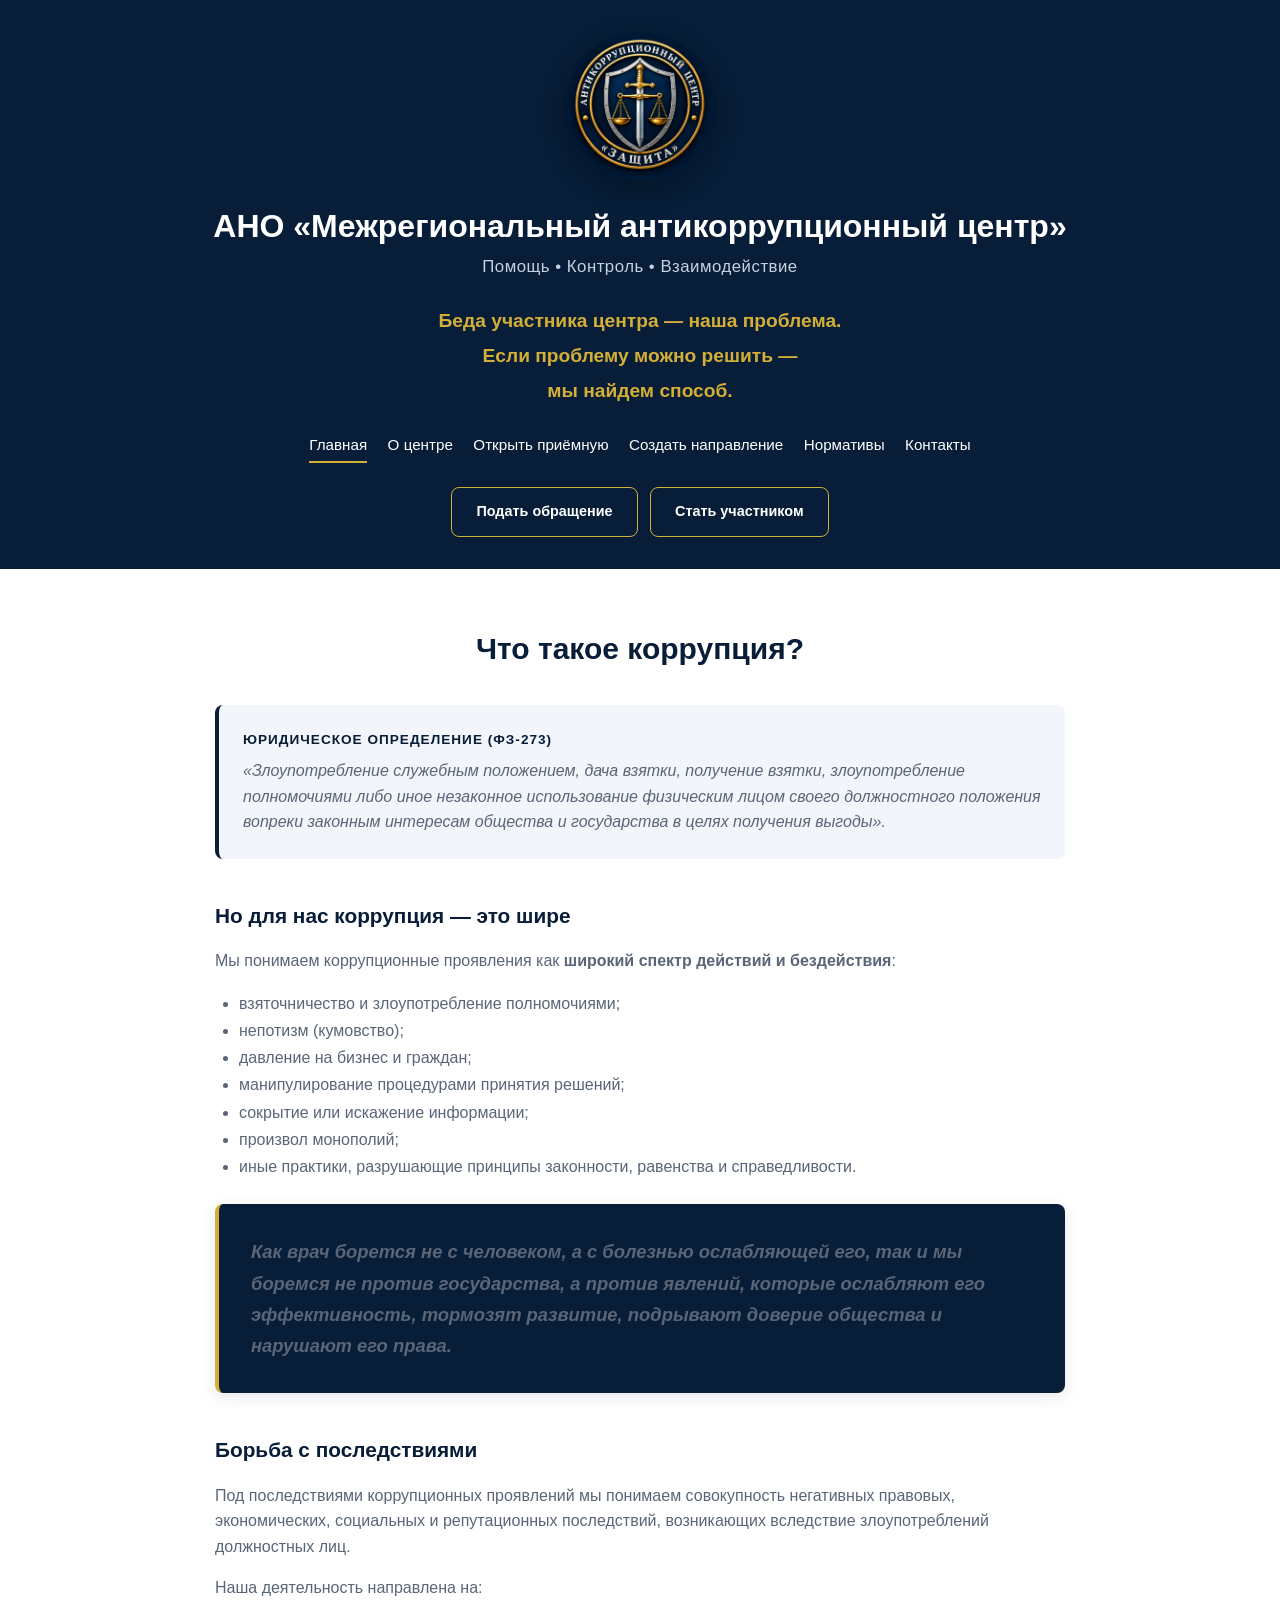
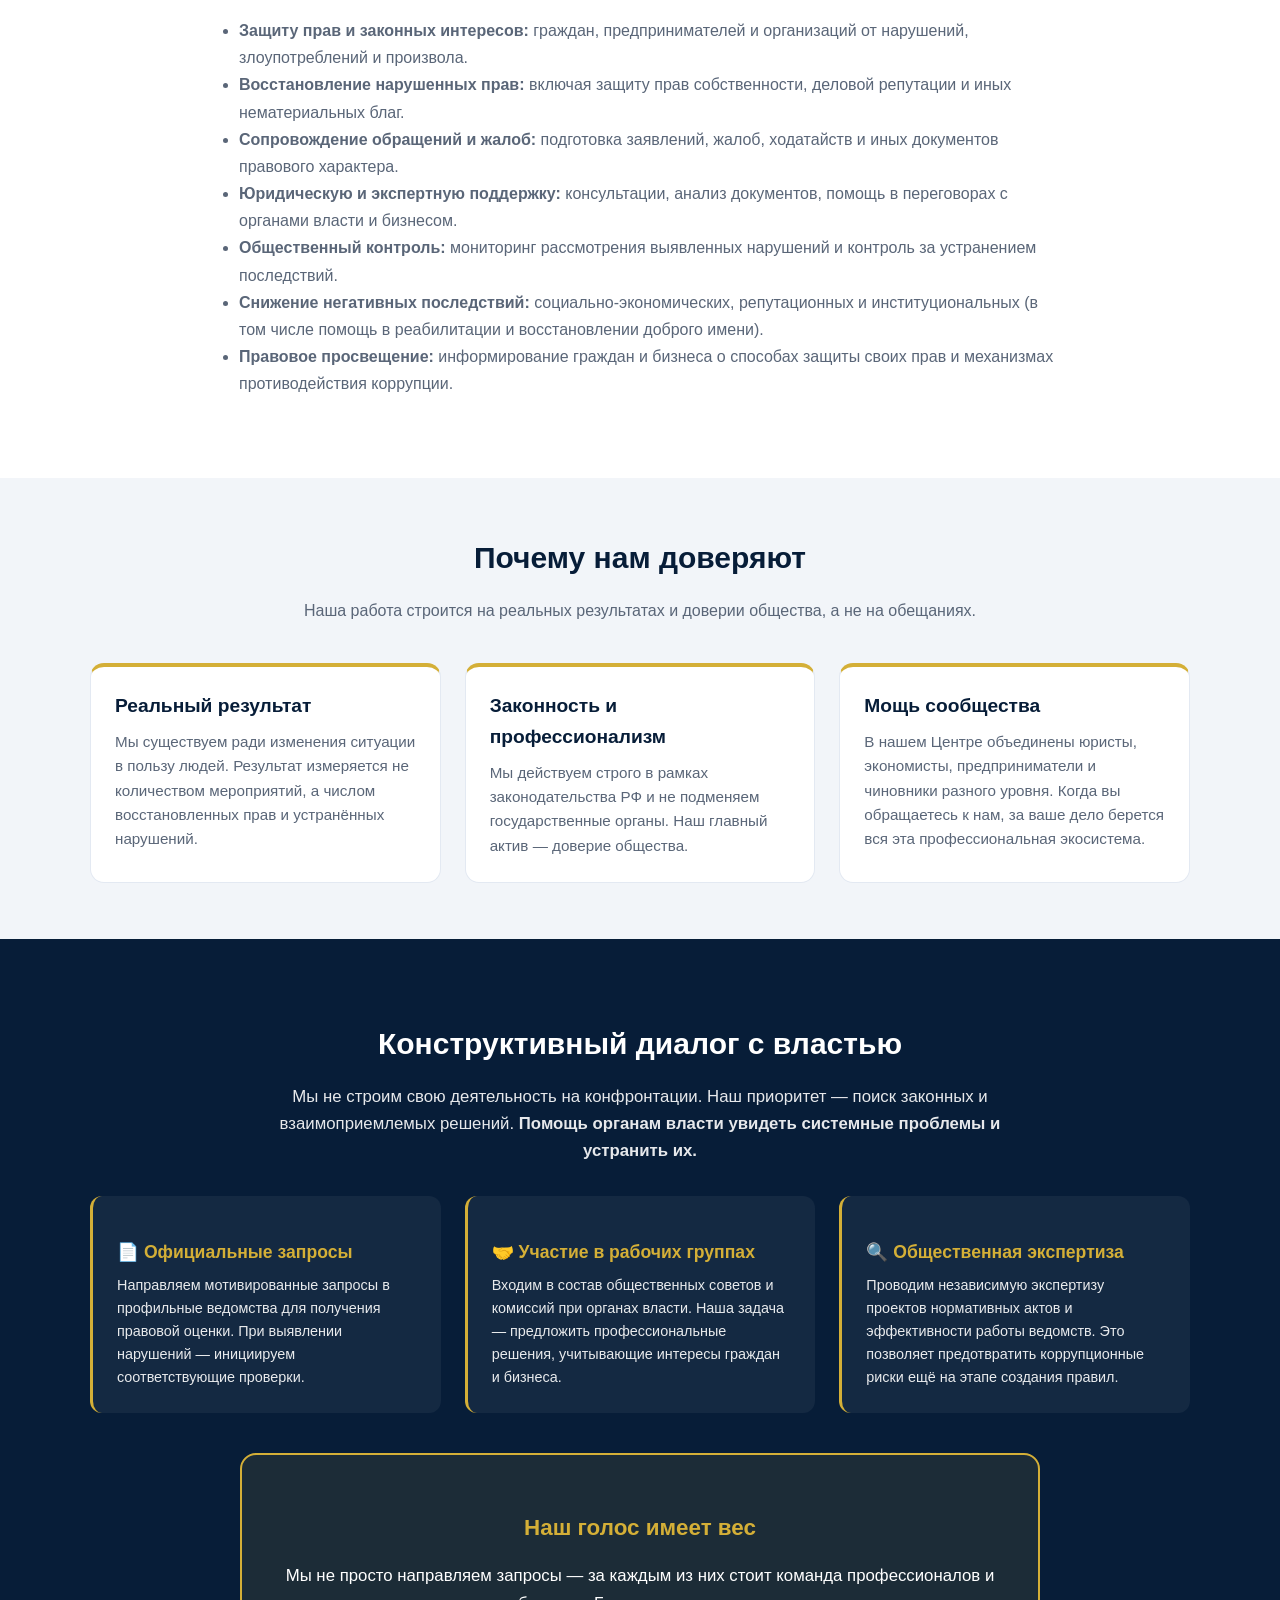
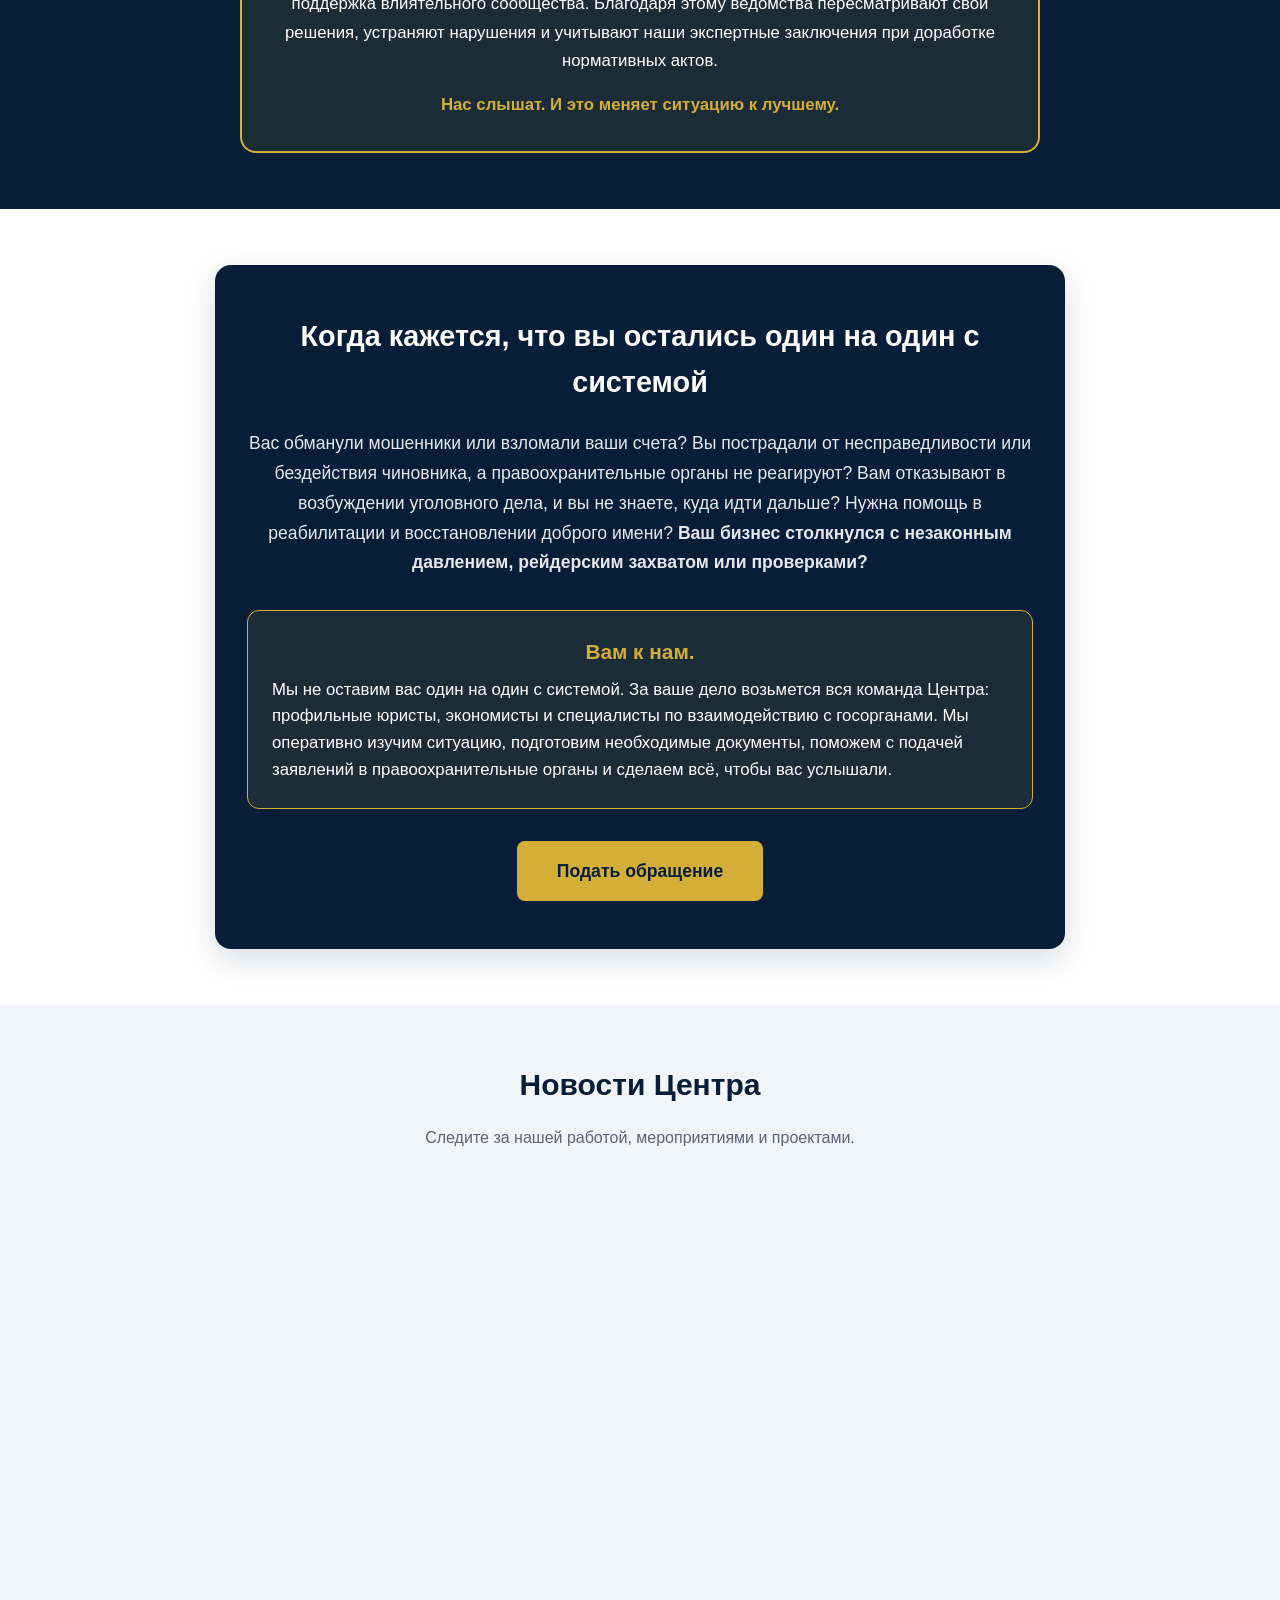
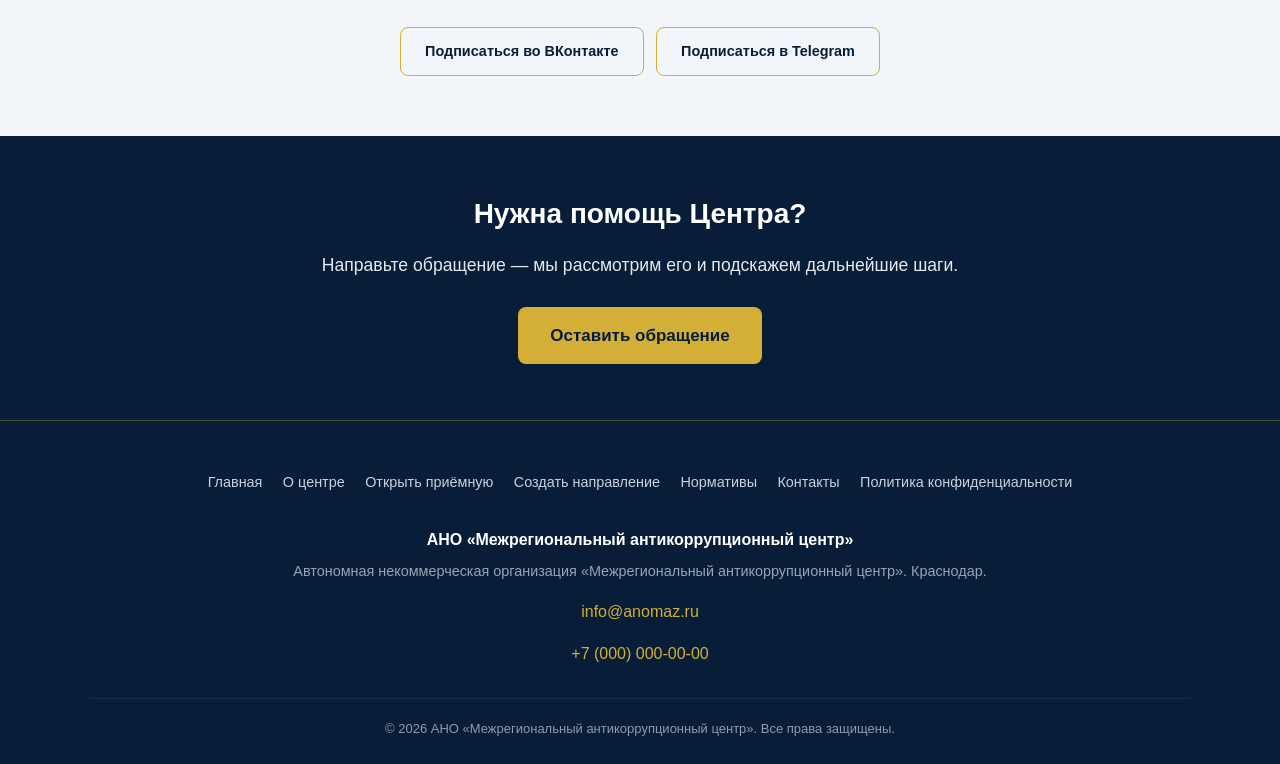
==== commit d04b61dc: "смена названия" ====
--- a/index.html
+++ b/index.html
@@ -3,7 +3,7 @@
 <head>
   <meta charset="UTF-8">
   <meta name="viewport" content="width=device-width, initial-scale=1.0">
-  <title>Главная — АНО «МАЦ „Защита"»</title>
+  <title>Главная — АНО «Межрегиональный антикоррупционный центр»</title>
   <link rel="stylesheet" href="style.css">
 </head>
 <body>
